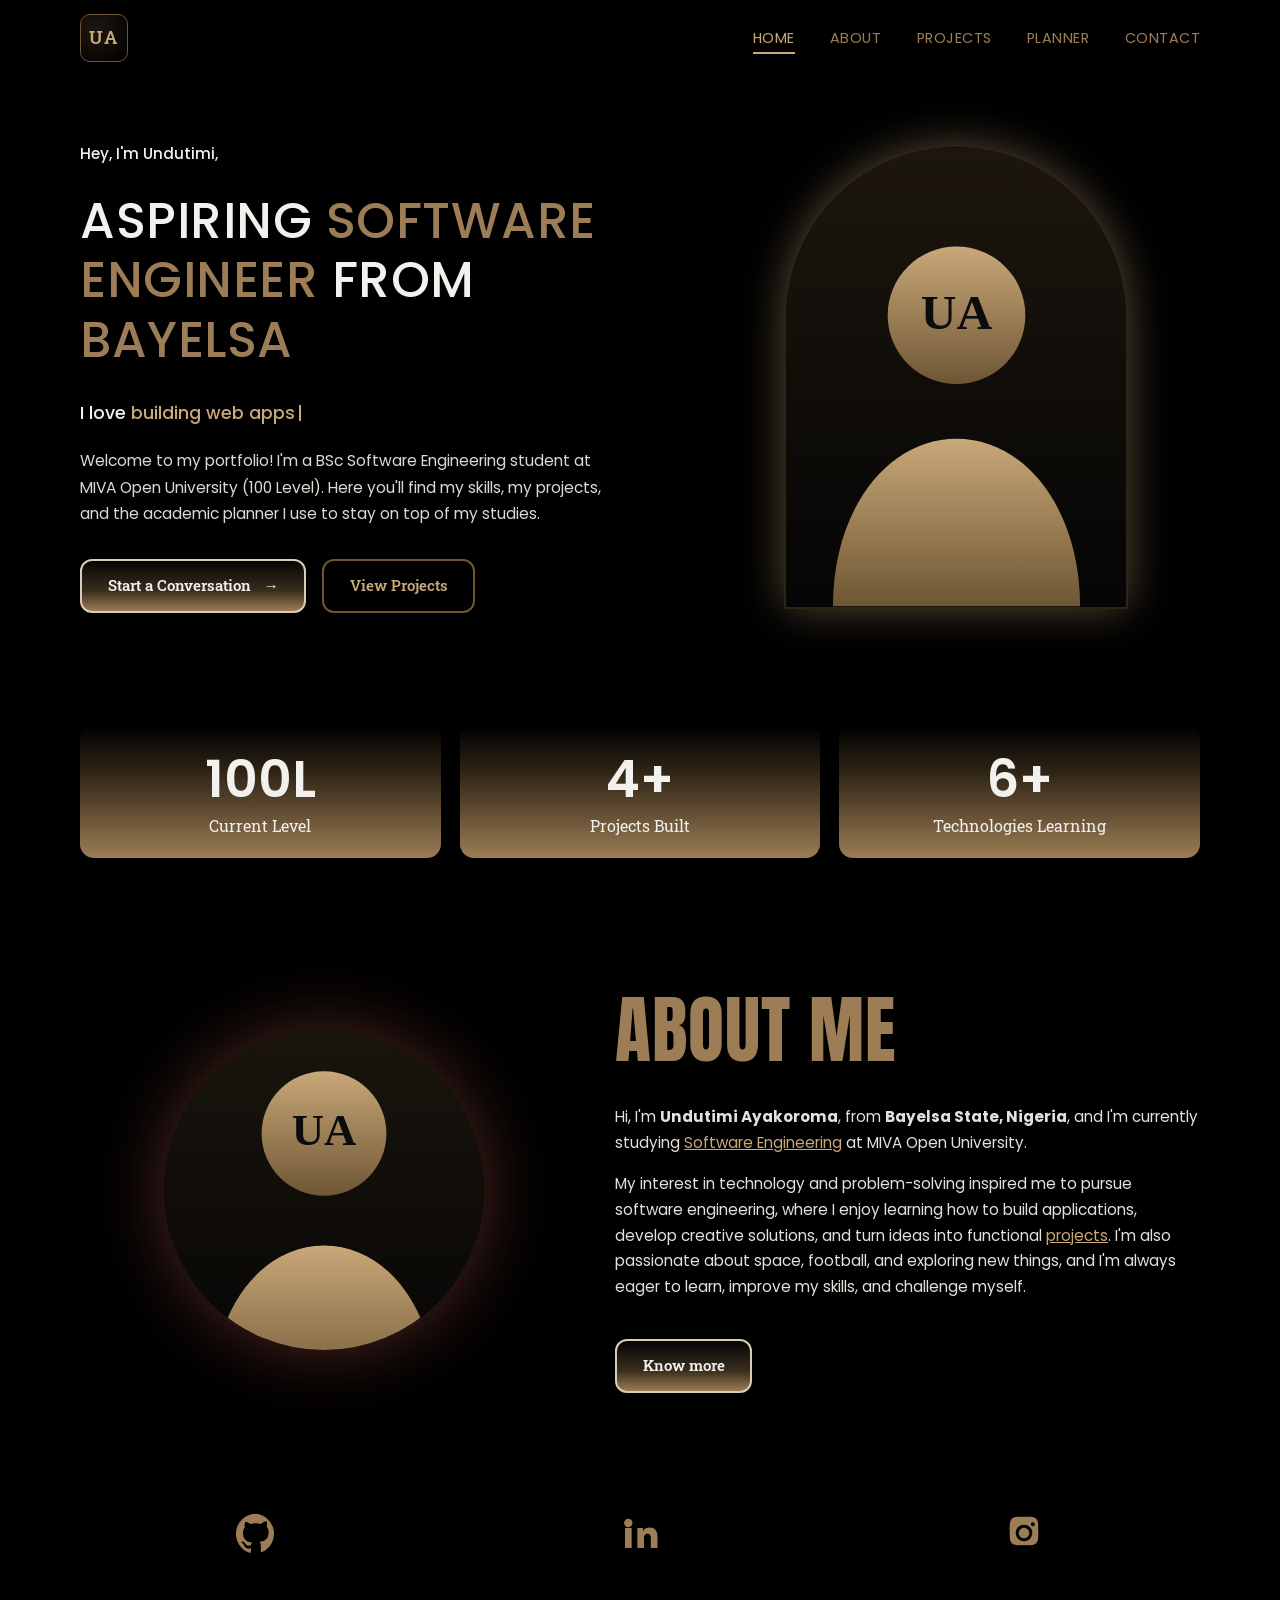
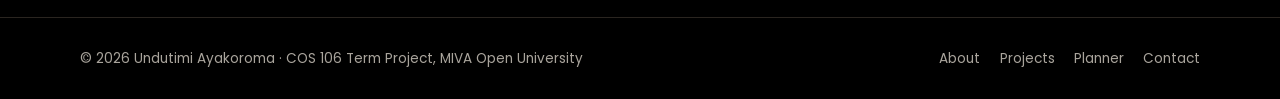
==== index.html @ 64d1631b "COS 106 term project: student portfolio and academic planner" ====
<!DOCTYPE html>
<html lang="en">
<head>
  <meta charset="UTF-8">
  <meta name="viewport" content="width=device-width, initial-scale=1.0">
  <meta name="description" content="Undutimi Ayakoroma - Software Engineering student at MIVA Open University. Portfolio, projects and academic planner.">
  <title>Undutimi Ayakoroma | Home</title>
  <link rel="icon" href="assets/images/favicon.svg" type="image/svg+xml">
  <link rel="preconnect" href="https://fonts.googleapis.com">
  <link rel="preconnect" href="https://fonts.gstatic.com" crossorigin>
  <link href="https://fonts.googleapis.com/css2?family=Anton&family=Poppins:wght@300;400;500;600&family=Roboto+Slab:wght@400;600&display=swap" rel="stylesheet">
  <link rel="stylesheet" href="css/style.css">
</head>
<body>
  <a class="skip-link" href="#main">Skip to content</a>

  <header class="site-header">
    <nav class="navbar container" aria-label="Main navigation">
      <a href="index.html" class="logo" aria-label="Undutimi Ayakoroma - home">UA</a>
      <button class="nav-toggle" aria-label="Open menu" aria-expanded="false" aria-controls="nav-menu">
        <span></span><span></span><span></span>
      </button>
      <ul class="nav-menu" id="nav-menu">
        <li><a href="index.html" class="active" aria-current="page">Home</a></li>
        <li><a href="about.html">About</a></li>
        <li><a href="projects.html">Projects</a></li>
        <li><a href="planner.html">Planner</a></li>
        <li><a href="contact.html">Contact</a></li>
      </ul>
    </nav>
  </header>

  <main id="main">
    <!-- HERO -->
    <section class="hero container">
      <div class="hero-text reveal">
        <p class="eyebrow">Hey, I'm Undutimi,</p>
        <h1 class="hero-title">
          Aspiring <span class="gold">Software</span><br>
          <span class="gold">Engineer</span> from <span class="gold">Bayelsa</span>
        </h1>
        <p class="typed-line">I love <span id="typed" class="gold-light" aria-live="polite">building web apps</span><span class="cursor" aria-hidden="true">|</span></p>
        <p class="hero-welcome">
          Welcome to my portfolio! I'm a BSc Software Engineering student at
          MIVA Open University (100 Level). Here you'll find my skills, my projects,
          and the academic planner I use to stay on top of my studies.
        </p>
        <div class="btn-row">
          <a href="contact.html" class="btn">Start a Conversation <span aria-hidden="true">&rarr;</span></a>
          <a href="projects.html" class="btn btn-ghost">View Projects</a>
        </div>
      </div>

      <figure class="hero-photo reveal">
        <div class="arch">
          <img src="assets/images/profile.svg" alt="Photograph of Undutimi Ayakoroma" width="400" height="520">
        </div>
      </figure>
    </section>

    <!-- STATS -->
    <section class="stats container" aria-label="Quick facts">
      <article class="stat-card reveal">
        <p class="stat-number"><span class="counter" data-target="100">0</span>L</p>
        <p class="stat-label">Current Level</p>
      </article>
      <article class="stat-card reveal">
        <p class="stat-number"><span class="counter" data-target="4">0</span>+</p>
        <p class="stat-label">Projects Built</p>
      </article>
      <article class="stat-card reveal">
        <p class="stat-number"><span class="counter" data-target="6">0</span>+</p>
        <p class="stat-label">Technologies Learning</p>
      </article>
    </section>

    <!-- BIO -->
    <section class="bio container">
      <figure class="bio-photo reveal">
        <img src="assets/images/profile.svg" alt="Another photograph of Undutimi Ayakoroma" width="400" height="520" loading="lazy">
      </figure>
      <div class="bio-text reveal">
        <h2 class="display-title">About Me</h2>
        <p>
          Hi, I'm <strong>Undutimi Ayakoroma</strong>, from <strong>Bayelsa State, Nigeria</strong>,
          and I'm currently studying <a href="about.html">Software Engineering</a> at MIVA Open University.
        </p>
        <p>
          My interest in technology and problem-solving inspired me to pursue software engineering,
          where I enjoy learning how to build applications, develop creative solutions, and turn ideas
          into functional <a href="projects.html">projects</a>. I'm also passionate about space, football,
          and exploring new things, and I'm always eager to learn, improve my skills, and challenge myself.
        </p>
        <a href="about.html" class="btn">Know more</a>
      </div>
    </section>

    <!-- SOCIAL -->
    <section class="social container" aria-label="Social links">
      <a href="https://github.com/christiantimi93-dev" target="_blank" rel="noopener" aria-label="GitHub">
        <svg viewBox="0 0 24 24" aria-hidden="true"><path d="M12 .5a12 12 0 0 0-3.8 23.4c.6.1.8-.3.8-.6v-2.1c-3.3.7-4-1.6-4-1.6-.6-1.4-1.4-1.8-1.4-1.8-1-.7.1-.7.1-.7 1.2.1 1.8 1.2 1.8 1.2 1 1.8 2.8 1.3 3.5 1 .1-.8.4-1.3.7-1.6-2.7-.3-5.5-1.3-5.5-5.9 0-1.3.5-2.4 1.2-3.2-.1-.3-.5-1.5.1-3.2 0 0 1-.3 3.3 1.2a11.5 11.5 0 0 1 6 0C17.3 4.7 18.3 5 18.3 5c.7 1.7.2 2.9.1 3.2.8.8 1.2 1.9 1.2 3.2 0 4.6-2.8 5.6-5.5 5.9.4.4.8 1.1.8 2.2v3.3c0 .3.2.7.8.6A12 12 0 0 0 12 .5Z"/></svg>
      </a>
      <a href="https://www.linkedin.com/" target="_blank" rel="noopener" aria-label="LinkedIn">
        <svg viewBox="0 0 24 24" aria-hidden="true"><path d="M4.98 3.5a2.5 2.5 0 1 1 0 5 2.5 2.5 0 0 1 0-5ZM3 9h4v12H3V9Zm7 0h3.8v1.7h.1c.5-1 1.8-2 3.8-2 4 0 4.8 2.6 4.8 6V21h-4v-5.6c0-1.3 0-3-1.9-3s-2.2 1.5-2.2 2.9V21h-4V9Z"/></svg>
      </a>
      <a href="https://www.instagram.com/" target="_blank" rel="noopener" aria-label="Instagram">
        <svg viewBox="0 0 24 24" aria-hidden="true"><path d="M12 7a5 5 0 1 0 0 10 5 5 0 0 0 0-10Zm0 8.2a3.2 3.2 0 1 1 0-6.4 3.2 3.2 0 0 1 0 6.4ZM17.3 5.5a1.2 1.2 0 1 0 0 2.4 1.2 1.2 0 0 0 0-2.4ZM12 2.2c2.7 0 3 0 4 .1 1 0 1.6.2 2 .4.5.2.9.4 1.3.8.4.4.6.8.8 1.3.2.4.3 1 .4 2 0 1 .1 1.3.1 4s0 3-.1 4c0 1-.2 1.6-.4 2-.2.5-.4.9-.8 1.3-.4.4-.8.6-1.3.8-.4.2-1 .3-2 .4-1 0-1.3.1-4 .1s-3 0-4-.1c-1 0-1.6-.2-2-.4-.5-.2-.9-.4-1.3-.8-.4-.4-.6-.8-.8-1.3-.2-.4-.3-1-.4-2 0-1-.1-1.3-.1-4s0-3 .1-4c0-1 .2-1.6.4-2 .2-.5.4-.9.8-1.3.4-.4.8-.6 1.3-.8.4-.2 1-.3 2-.4 1 0 1.3-.1 4-.1Z"/></svg>
      </a>
    </section>
  </main>

  <footer class="site-footer">
    <div class="container footer-inner">
      <p>&copy; <span class="year">2026</span> Undutimi Ayakoroma &middot; COS 106 Term Project, MIVA Open University</p>
      <ul class="footer-links">
        <li><a href="about.html">About</a></li>
        <li><a href="projects.html">Projects</a></li>
        <li><a href="planner.html">Planner</a></li>
        <li><a href="contact.html">Contact</a></li>
      </ul>
    </div>
  </footer>

  <script src="js/main.js"></script>
</body>
</html>
---- css/style.css ----
/* =========================================================
   COS 106 Term Project - Undutimi Ayakoroma
   External stylesheet: black & gold theme
   ========================================================= */

:root {
  --bg: #000000;
  --surface: #0c0c0c;
  --surface-2: #151515;
  --border: #2a2520;
  --gold: #9c7d55;
  --gold-light: #c9a879;
  --gold-dark: #6e5634;
  --text: #f3f1ee;
  --muted: #a9a49c;
  --danger: #e2735f;
  --success: #7fc49a;
  --radius: 14px;
  --shadow-glow: 0 0 40px rgba(201, 168, 121, 0.35);
  --font-body: "Poppins", system-ui, -apple-system, "Segoe UI", sans-serif;
  --font-display: "Anton", "Impact", sans-serif;
  --font-btn: "Roboto Slab", Georgia, serif;
  --gradient-gold: linear-gradient(180deg, #000 0%, #2e2416 35%, #9c7d55 100%);
  --transition: 0.3s ease;
}

*, *::before, *::after { box-sizing: border-box; }
[hidden] { display: none !important; }

html { scroll-behavior: smooth; }

body {
  margin: 0;
  background: var(--bg);
  color: var(--text);
  font-family: var(--font-body);
  font-size: 1rem;
  line-height: 1.7;
  -webkit-font-smoothing: antialiased;
}

img { max-width: 100%; display: block; height: auto; }

a { color: var(--gold-light); transition: color var(--transition); }
a:hover { color: var(--text); }

h1, h2, h3 { line-height: 1.2; margin: 0 0 0.6em; }
p { margin: 0 0 1em; }

.container {
  width: min(1120px, 100% - 32px);
  margin-inline: auto;
}

.gold { color: var(--gold); }
.gold-light { color: var(--gold-light); }
.muted { color: var(--muted); font-size: 0.9rem; }

.skip-link {
  position: absolute; left: -999px; top: 8px;
  background: var(--gold); color: #000; padding: 8px 14px; border-radius: 6px; z-index: 200;
}
.skip-link:focus { left: 8px; }

:focus-visible { outline: 2px solid var(--gold-light); outline-offset: 3px; }

/* ---------- NAVIGATION ---------- */
.site-header {
  position: sticky; top: 0; z-index: 100;
  background: rgba(0, 0, 0, 0.85);
  backdrop-filter: blur(10px);
  border-bottom: 1px solid transparent;
  transition: border-color var(--transition);
}
.site-header.scrolled { border-bottom-color: var(--border); }

.navbar {
  display: flex; align-items: center; justify-content: space-between;
  min-height: 76px;
}

.logo {
  font-family: var(--font-btn);
  font-size: 1.15rem; font-weight: 600; letter-spacing: 2px;
  color: var(--gold-light); text-decoration: none;
  width: 48px; height: 48px; display: grid; place-items: center;
  border: 1px solid var(--gold-dark); border-radius: 10px;
  background: radial-gradient(circle at 30% 30%, #1d1710, #000);
}
.logo:hover { color: var(--text); }

.nav-menu {
  display: flex; gap: 2.2rem; list-style: none; margin: 0; padding: 0;
}
.nav-menu a {
  position: relative;
  color: var(--gold); text-decoration: none; text-transform: uppercase;
  font-size: 0.9rem; letter-spacing: 0.5px; padding: 6px 0;
}
.nav-menu a::after {
  content: ""; position: absolute; left: 0; bottom: 0;
  width: 0; height: 2px; background: var(--gold-light);
  transition: width var(--transition);
}
.nav-menu a:hover, .nav-menu a.active { color: var(--gold-light); }
.nav-menu a:hover::after, .nav-menu a.active::after { width: 100%; }

.nav-toggle {
  display: none; background: none; border: 0; cursor: pointer; padding: 8px;
}
.nav-toggle span {
  display: block; width: 26px; height: 2px; margin: 6px 0;
  background: var(--gold-light); transition: transform var(--transition), opacity var(--transition);
}
.nav-toggle[aria-expanded="true"] span:nth-child(1) { transform: translateY(8px) rotate(45deg); }
.nav-toggle[aria-expanded="true"] span:nth-child(2) { opacity: 0; }
.nav-toggle[aria-expanded="true"] span:nth-child(3) { transform: translateY(-8px) rotate(-45deg); }

/* ---------- BUTTONS ---------- */
.btn {
  display: inline-flex; align-items: center; justify-content: center; gap: 0.8rem;
  font-family: var(--font-btn); font-size: 0.95rem; font-weight: 600;
  color: var(--text); text-decoration: none; cursor: pointer;
  padding: 0.75rem 1.6rem;
  border: 2px solid #d9cbb5; border-radius: 12px;
  background: linear-gradient(180deg, #050505 0%, #3a2e1e 60%, #9c7d55 100%);
  transition: transform var(--transition), box-shadow var(--transition), filter var(--transition);
}
.btn:hover { color: var(--text); transform: translateY(-3px); box-shadow: var(--shadow-glow); }
.btn:active { transform: translateY(0); }
.btn-ghost { background: transparent; border-color: var(--gold-dark); color: var(--gold-light); }
.btn-ghost:hover { border-color: var(--gold-light); }
.btn-sm { padding: 0.5rem 1.1rem; font-size: 0.85rem; border-width: 1px; }
.btn-block { width: 100%; }
.btn.is-disabled { opacity: 0.45; pointer-events: none; }
.btn-row { display: flex; flex-wrap: wrap; gap: 1rem; margin-top: 2rem; }

/* ---------- HERO ---------- */
.hero {
  display: grid; grid-template-columns: 1.2fr 1fr; align-items: center; gap: 3rem;
  padding: 4rem 0 5rem;
}
.eyebrow { font-weight: 500; font-size: 0.95rem; color: var(--text); margin-bottom: 1.5rem; }
.hero-title {
  font-size: clamp(2rem, 4.5vw, 3.1rem); font-weight: 500;
  text-transform: uppercase; letter-spacing: 0.5px;
}
.typed-line { font-size: 1.1rem; font-weight: 500; margin: 1rem 0 1.2rem; }
.cursor { color: var(--gold-light); animation: blink 1s steps(1) infinite; margin-left: 2px; }
@keyframes blink { 50% { opacity: 0; } }
.hero-welcome { color: #dcd8d2; max-width: 34rem; font-size: 0.97rem; }

.hero-photo { margin: 0; display: flex; justify-content: center; }
.arch {
  width: min(340px, 100%); aspect-ratio: 34 / 46;
  border-radius: 999px 999px 0 0; overflow: hidden;
  background: #050505;
  box-shadow: 0 0 0 2px #2e2416, 0 0 45px rgba(201, 168, 121, 0.45);
  animation: glow 4s ease-in-out infinite alternate;
}
.arch img { width: 100%; height: 100%; object-fit: cover; }
@keyframes glow {
  from { box-shadow: 0 0 0 2px #2e2416, 0 0 25px rgba(201, 168, 121, 0.3); }
  to   { box-shadow: 0 0 0 2px #4a3a24, 0 0 60px rgba(201, 168, 121, 0.55); }
}

/* ---------- STATS ---------- */
.stats {
  display: grid; grid-template-columns: repeat(3, 1fr); gap: 1.2rem;
  padding: 2rem 0 5rem;
}
.stat-card {
  background: var(--gradient-gold);
  border-radius: var(--radius); text-align: center;
  padding: 1.6rem 1rem 1.2rem;
  transition: transform var(--transition), box-shadow var(--transition);
}
.stat-card:hover { transform: translateY(-6px); box-shadow: var(--shadow-glow); }
.stat-number { font-size: clamp(2.4rem, 5vw, 3.2rem); font-weight: 600; margin: 0; line-height: 1.1; }
.stat-label { font-family: var(--font-btn); margin: 0.3rem 0 0; }

/* ---------- BIO ---------- */
.bio {
  display: grid; grid-template-columns: 1fr 1.2fr; align-items: center; gap: 3rem;
  padding: 3rem 0 5rem;
}
.bio-photo { margin: 0; display: flex; justify-content: center; }
.bio-photo img {
  width: min(320px, 100%); aspect-ratio: 1; object-fit: cover; border-radius: 50%;
  box-shadow: 0 0 70px rgba(226, 115, 95, 0.35);
}
.display-title {
  font-family: var(--font-display); font-weight: 400; text-transform: uppercase;
  font-size: clamp(2.8rem, 7vw, 4.6rem); color: var(--gold); letter-spacing: 1px; margin-bottom: 0.4em;
}
.bio-text p { font-size: 0.95rem; color: #e4e0da; }
.bio-text .btn { margin-top: 1.5rem; }

/* ---------- SOCIAL ---------- */
.social {
  display: flex; justify-content: space-around; align-items: center; gap: 2rem;
  padding: 2.5rem 0 4rem;
}
.social a { color: var(--gold); display: inline-flex; }
.social svg { width: 40px; height: 40px; fill: currentColor; transition: transform var(--transition), color var(--transition); }
.social a:hover svg { transform: translateY(-4px) scale(1.1); color: var(--gold-light); }

/* ---------- INNER PAGES ---------- */
.page-hero { padding: 4rem 0 2rem; }
.lead { font-size: 1.05rem; color: #dcd8d2; max-width: 46rem; }
.section { padding: 2.5rem 0; }
.section-title { font-size: clamp(1.6rem, 3vw, 2.1rem); font-weight: 500; text-transform: uppercase; }

.two-col { display: grid; grid-template-columns: 1.3fr 1fr; gap: 2.5rem; align-items: center; }

.steps { padding-left: 1.2rem; }
.steps li { margin-bottom: 0.6rem; }
.steps li::marker { color: var(--gold-light); font-weight: 600; }

.quote-card {
  margin: 0; padding: 2rem; border-radius: var(--radius);
  background: var(--gradient-gold); text-align: center;
}
.quote-card blockquote { margin: 0 0 1rem; font-family: var(--font-btn); font-size: 1.3rem; }
.quote-card figcaption { color: #eee; font-size: 0.9rem; }

/* Table */
.table-wrap { overflow-x: auto; border-radius: var(--radius); border: 1px solid var(--border); }
.data-table { width: 100%; border-collapse: collapse; min-width: 520px; }
.data-table caption { text-align: left; padding: 0.9rem 1.2rem; color: var(--muted); font-size: 0.9rem; caption-side: top; }
.data-table th, .data-table td { padding: 0.95rem 1.2rem; text-align: left; border-top: 1px solid var(--border); }
.data-table th { background: #1a150e; color: var(--gold-light); font-weight: 500; font-size: 0.9rem; text-transform: uppercase; letter-spacing: 0.5px; }
.data-table tbody tr { transition: background var(--transition); }
.data-table tbody tr:hover { background: var(--surface-2); }

.badge {
  display: inline-block; font-size: 0.75rem; font-weight: 500;
  padding: 0.2rem 0.7rem; border-radius: 999px;
  border: 1px solid var(--gold-dark); color: var(--gold-light);
}
.badge-gold { background: var(--gold); color: #000; border-color: var(--gold); }

/* Skills */
.skills-list { list-style: none; padding: 0; margin: 0; display: grid; grid-template-columns: repeat(2, 1fr); gap: 1.3rem 2.5rem; }
.skill-head { display: flex; justify-content: space-between; font-weight: 500; margin-bottom: 0.4rem; }
.skill-head span:last-child { color: var(--gold-light); }
.skill-bar { height: 8px; background: var(--surface-2); border-radius: 999px; overflow: hidden; }
.skill-bar span {
  display: block; height: 100%; width: var(--level);
  background: linear-gradient(90deg, var(--gold-dark), var(--gold-light));
  border-radius: inherit; transition: width 1.4s ease 0.2s;
}
.js .skill:not(.visible) .skill-bar span { width: 0; }
.tools { margin-top: 1.8rem; color: var(--muted); }

/* Card grid */
.card-grid { list-style: none; padding: 0; margin: 0; display: grid; grid-template-columns: repeat(auto-fit, minmax(230px, 1fr)); gap: 1.2rem; }
.info-card {
  background: var(--surface); border: 1px solid var(--border); border-radius: var(--radius);
  padding: 1.6rem; transition: transform var(--transition), border-color var(--transition);
}
.info-card:hover { transform: translateY(-6px); border-color: var(--gold); }
.info-card h3 { color: var(--gold-light); font-weight: 500; margin: 0.6rem 0 0.4rem; }
.info-card p { color: var(--muted); font-size: 0.92rem; margin: 0; }
.info-icon { font-size: 2rem; }

/* Video */
.video-wrap {
  position: relative; aspect-ratio: 16 / 9; border-radius: var(--radius); overflow: hidden;
  border: 1px solid var(--border); box-shadow: var(--shadow-glow); max-width: 860px;
}
.video-wrap iframe { position: absolute; inset: 0; width: 100%; height: 100%; border: 0; }

/* CTA */
.cta {
  text-align: center; padding: 3rem 1.5rem; margin: 3rem auto 4rem;
  border-radius: var(--radius); border: 1px solid var(--border);
  background: radial-gradient(ellipse at bottom, #2e2416 0%, #000 70%);
}
.cta h2 { font-weight: 500; }

/* ---------- PROJECTS ---------- */
.filter-bar { display: flex; flex-wrap: wrap; gap: 0.6rem; margin-bottom: 1rem; }
.filter-btn {
  font-family: var(--font-body); font-size: 0.85rem; cursor: pointer;
  padding: 0.45rem 1.1rem; border-radius: 999px;
  border: 1px solid var(--gold-dark); background: transparent; color: var(--gold-light);
  transition: background var(--transition), color var(--transition);
}
.filter-btn:hover { border-color: var(--gold-light); }
.filter-btn.active { background: var(--gold); color: #000; border-color: var(--gold); }
.filter-count { color: var(--muted); font-size: 0.9rem; }

.project-grid { display: grid; grid-template-columns: repeat(2, 1fr); gap: 1.6rem; }
.project-card {
  background: var(--surface); border: 1px solid var(--border); border-radius: var(--radius);
  overflow: hidden; display: flex; flex-direction: column;
  transition: transform var(--transition), box-shadow var(--transition), border-color var(--transition);
}
.project-card:hover { transform: translateY(-6px); box-shadow: var(--shadow-glow); border-color: var(--gold-dark); }
.project-card img { aspect-ratio: 16 / 10; object-fit: cover; border-bottom: 1px solid var(--border); }
.project-card.hidden { display: none; }
.project-body { padding: 1.4rem; display: flex; flex-direction: column; flex: 1; }
.project-body h2 { font-size: 1.25rem; font-weight: 500; margin: 0.8rem 0 0.5rem; }
.project-body p { color: var(--muted); font-size: 0.93rem; }
.tags { display: flex; flex-wrap: wrap; gap: 0.4rem; list-style: none; padding: 0; margin: 0 0 1.2rem; }
.tags li { font-size: 0.75rem; padding: 0.15rem 0.6rem; border-radius: 6px; background: var(--surface-2); color: var(--gold-light); }
.project-links { display: flex; flex-wrap: wrap; gap: 0.6rem; margin-top: auto; }

/* ---------- PANELS & FORMS ---------- */
.panel {
  background: var(--surface); border: 1px solid var(--border); border-radius: var(--radius);
  padding: 1.8rem;
}
.panel-title { font-size: 1.3rem; font-weight: 500; color: var(--gold-light); }

.form-group { margin-bottom: 1.1rem; display: flex; flex-direction: column; }
.form-row { display: grid; grid-template-columns: 1fr 1fr; gap: 1rem; }
label { font-size: 0.88rem; font-weight: 500; margin-bottom: 0.35rem; }
input, select, textarea {
  font: inherit; font-size: 0.95rem; color: var(--text);
  background: #070707; border: 1px solid var(--border); border-radius: 10px;
  padding: 0.75rem 0.9rem; width: 100%;
  transition: border-color var(--transition), box-shadow var(--transition);
}
input::placeholder, textarea::placeholder { color: #6f6a63; }
input:focus, select:focus, textarea:focus { outline: none; border-color: var(--gold); box-shadow: 0 0 0 3px rgba(156, 125, 85, 0.25); }
input[type="date"] { color-scheme: dark; }
textarea { resize: vertical; min-height: 130px; }
input.invalid, textarea.invalid { border-color: var(--danger); }
input.valid, textarea.valid { border-color: var(--success); }

.field-error, .form-error { color: var(--danger); font-size: 0.82rem; margin: 0.35rem 0 0; min-height: 1.1em; }
.form-error { margin-bottom: 0.8rem; }
.form-success {
  margin-top: 1rem; padding: 0.9rem 1rem; border-radius: 10px;
  border: 1px solid var(--success); color: var(--success); background: rgba(127, 196, 154, 0.08);
  animation: fadeUp 0.4s ease;
}

/* ---------- PLANNER ---------- */
.planner { display: grid; grid-template-columns: 1fr 1.4fr; gap: 1.6rem; align-items: start; }
.task-stats { display: grid; grid-template-columns: repeat(3, 1fr); gap: 0.8rem; text-align: center; }
.task-stats p { margin: 0; padding: 0.8rem 0.4rem; border-radius: 10px; background: var(--surface-2); color: var(--muted); font-size: 0.85rem; }
.task-stats span { display: block; font-size: 1.6rem; font-weight: 600; color: var(--gold-light); }
.progress { height: 8px; border-radius: 999px; background: var(--surface-2); margin-top: 1.2rem; overflow: hidden; }
.progress-bar { height: 100%; background: linear-gradient(90deg, var(--gold-dark), var(--gold-light)); transition: width 0.5s ease; }
.progress-text { font-size: 0.85rem; color: var(--muted); margin: 0.4rem 0 1.2rem; }

.task-list { list-style: none; padding: 0; margin: 0 0 1rem; display: flex; flex-direction: column; gap: 0.6rem; }
.task-item {
  display: flex; align-items: center; gap: 0.9rem;
  padding: 0.85rem 1rem; border-radius: 10px;
  background: #080808; border: 1px solid var(--border); border-left: 4px solid var(--gold);
  animation: fadeUp 0.35s ease;
  transition: opacity var(--transition), transform var(--transition);
}
.task-item.priority-high { border-left-color: var(--danger); }
.task-item.priority-low { border-left-color: var(--success); }
.task-item.removing { opacity: 0; transform: translateX(30px); }
.task-item.done .task-title { text-decoration: line-through; color: var(--muted); }
.task-info { flex: 1; min-width: 0; }
.task-title { margin: 0; font-weight: 500; overflow-wrap: anywhere; }
.task-meta { margin: 0; font-size: 0.8rem; color: var(--muted); }
.task-meta .overdue { color: var(--danger); }

.task-check { position: relative; display: inline-flex; cursor: pointer; margin: 0; }
.task-check input { position: absolute; opacity: 0; width: 22px; height: 22px; margin: 0; cursor: pointer; }
.checkmark {
  width: 22px; height: 22px; border-radius: 6px; border: 2px solid var(--gold);
  display: grid; place-items: center; transition: background var(--transition);
}
.task-check input:checked + .checkmark { background: var(--gold); }
.task-check input:checked + .checkmark::after { content: "\2713"; color: #000; font-size: 0.8rem; font-weight: 700; }
.task-check input:focus-visible + .checkmark { outline: 2px solid var(--gold-light); outline-offset: 2px; }

.task-delete {
  background: none; border: 1px solid transparent; color: var(--muted); cursor: pointer;
  font-size: 1.4rem; line-height: 1; width: 34px; height: 34px; border-radius: 8px;
  transition: color var(--transition), border-color var(--transition);
}
.task-delete:hover { color: var(--danger); border-color: var(--danger); }
.empty-state { color: var(--muted); text-align: center; padding: 1.5rem 0; }

/* ---------- CONTACT ---------- */
.contact { display: grid; grid-template-columns: 1fr 1.5fr; gap: 1.6rem; align-items: start; }
.info-list { list-style: none; padding: 0; margin: 0 0 1.2rem; }
.info-list li { padding: 0.7rem 0; border-bottom: 1px solid var(--border); }
.info-label { display: block; font-size: 0.78rem; text-transform: uppercase; letter-spacing: 1px; color: var(--gold); }

/* ---------- FOOTER ---------- */
.site-footer { border-top: 1px solid var(--border); padding: 1.8rem 0; font-size: 0.85rem; color: var(--muted); }
.footer-inner { display: flex; flex-wrap: wrap; justify-content: space-between; align-items: center; gap: 1rem; }
.footer-inner p { margin: 0; }
.footer-links { display: flex; gap: 1.2rem; list-style: none; padding: 0; margin: 0; }
.footer-links a { color: var(--muted); text-decoration: none; }
.footer-links a:hover { color: var(--gold-light); }

/* ---------- ANIMATIONS ---------- */
@keyframes fadeUp { from { opacity: 0; transform: translateY(14px); } to { opacity: 1; transform: none; } }
.js .reveal { opacity: 0; transform: translateY(30px); transition: opacity 0.8s ease, transform 0.8s ease; }
.js .reveal.visible { opacity: 1; transform: none; }

@media (prefers-reduced-motion: reduce) {
  *, *::before, *::after { animation: none !important; transition: none !important; scroll-behavior: auto !important; }
  .js .reveal { opacity: 1; transform: none; }
  .skill-bar span { width: var(--level); }
}

/* ---------- RESPONSIVE ---------- */
@media (max-width: 900px) {
  .hero, .bio, .two-col, .planner, .contact { grid-template-columns: 1fr; }
  .hero { text-align: left; padding-top: 2.5rem; gap: 2.5rem; }
  .hero-photo { order: -1; }
  .arch { width: min(260px, 70%); }
  .bio-photo { order: -1; }
  .project-grid { grid-template-columns: 1fr; }
}

@media (max-width: 760px) {
  .nav-toggle { display: block; }
  .nav-menu {
    position: absolute; top: 76px; left: 0; right: 0;
    flex-direction: column; gap: 0; padding: 0.5rem 16px 1.2rem;
    background: rgba(0, 0, 0, 0.97); border-bottom: 1px solid var(--border);
    transform: translateY(-10px); opacity: 0; visibility: hidden;
    transition: opacity var(--transition), transform var(--transition), visibility var(--transition);
  }
  .nav-menu.open { opacity: 1; transform: none; visibility: visible; }
  .nav-menu a { display: block; padding: 0.85rem 0; border-bottom: 1px solid var(--border); }
  .nav-menu a::after { display: none; }
  .skills-list { grid-template-columns: 1fr; }
}

@media (max-width: 600px) {
  .stats { grid-template-columns: 1fr; padding-bottom: 3rem; }
  .form-row { grid-template-columns: 1fr; }
  .social svg { width: 32px; height: 32px; }
  .panel { padding: 1.3rem; }
  .btn-row .btn { flex: 1 1 100%; }
  .footer-inner { flex-direction: column; text-align: center; }
  .footer-links { flex-wrap: wrap; justify-content: center; }

  /* Stack tables into cards on small screens */
  .data-table { min-width: 0; }
  .data-table thead { display: none; }
  .data-table tr { display: block; border-top: 1px solid var(--border); padding: 0.6rem 0; }
  .data-table td { display: flex; justify-content: space-between; gap: 1rem; border: 0; padding: 0.35rem 1rem; text-align: right; }
  .data-table td::before { content: attr(data-label); color: var(--gold-light); font-size: 0.8rem; text-align: left; flex-shrink: 0; }
}
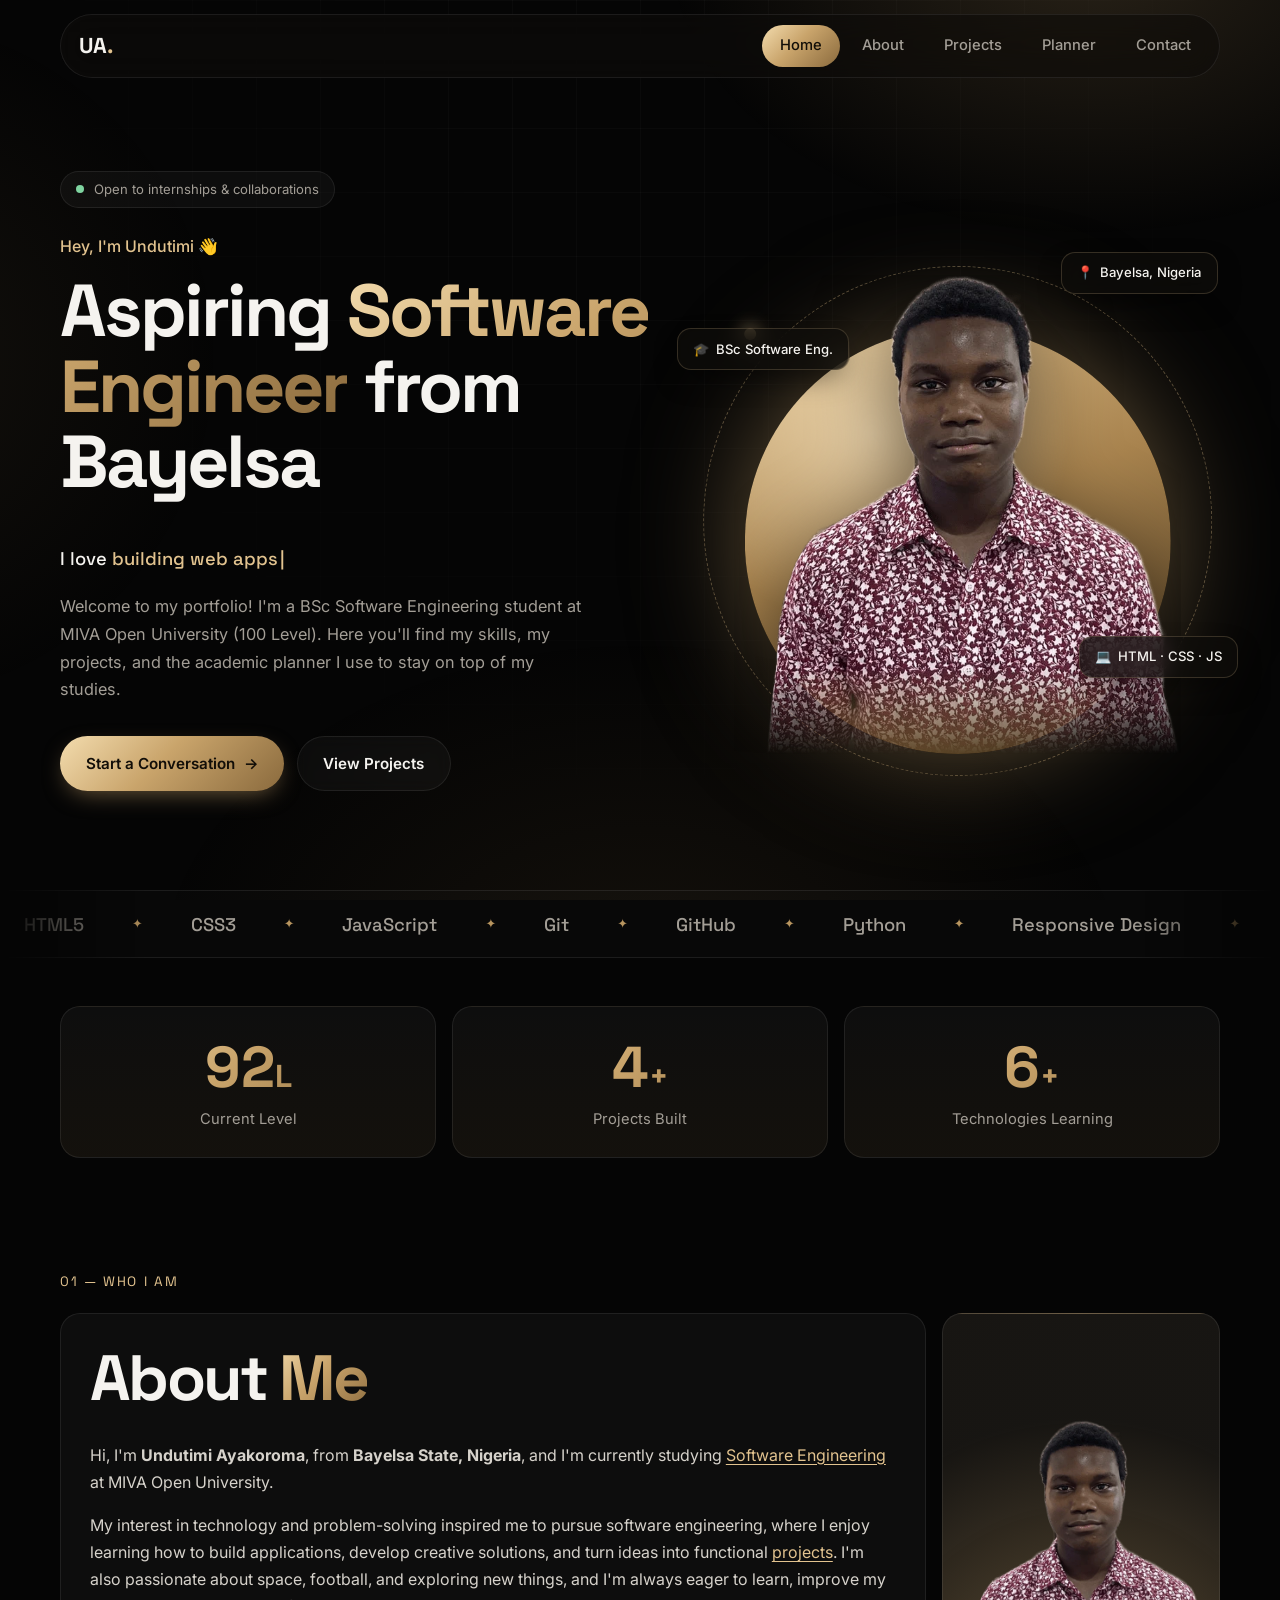
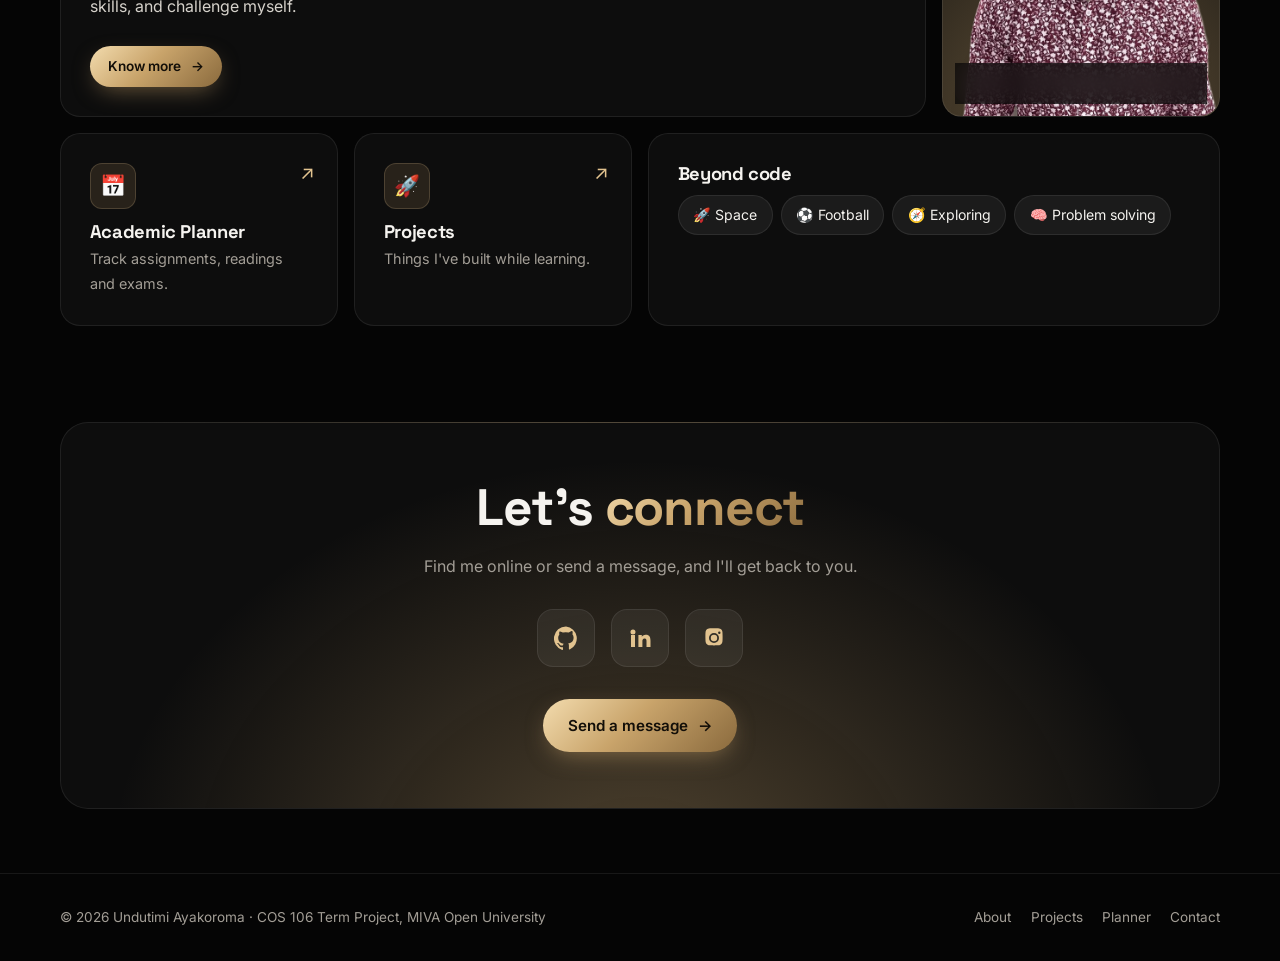
==== commit bc88fcaa: "Modern redesign and real profile photo with background removed" ====
--- a/index.html
+++ b/index.html
@@ -4,11 +4,13 @@
   <meta charset="UTF-8">
   <meta name="viewport" content="width=device-width, initial-scale=1.0">
   <meta name="description" content="Undutimi Ayakoroma - Software Engineering student at MIVA Open University. Portfolio, projects and academic planner.">
+  <meta name="theme-color" content="#000000">
   <title>Undutimi Ayakoroma | Home</title>
   <link rel="icon" href="assets/images/favicon.svg" type="image/svg+xml">
   <link rel="preconnect" href="https://fonts.googleapis.com">
   <link rel="preconnect" href="https://fonts.gstatic.com" crossorigin>
-  <link href="https://fonts.googleapis.com/css2?family=Anton&family=Poppins:wght@300;400;500;600&family=Roboto+Slab:wght@400;600&display=swap" rel="stylesheet">
+  <link href="https://fonts.googleapis.com/css2?family=Inter:wght@300;400;500;600&family=Space+Grotesk:wght@400;500;600;700&display=swap" rel="stylesheet">
+  <link rel="preload" as="image" href="assets/images/profile.webp">
   <link rel="stylesheet" href="css/style.css">
 </head>
 <body>
@@ -16,7 +18,7 @@
 
   <header class="site-header">
     <nav class="navbar container" aria-label="Main navigation">
-      <a href="index.html" class="logo" aria-label="Undutimi Ayakoroma - home">UA</a>
+      <a href="index.html" class="logo" aria-label="Undutimi Ayakoroma - home">UA<span>.</span></a>
       <button class="nav-toggle" aria-label="Open menu" aria-expanded="false" aria-controls="nav-menu">
         <span></span><span></span><span></span>
       </button>
@@ -34,10 +36,10 @@
     <!-- HERO -->
     <section class="hero container">
       <div class="hero-text reveal">
-        <p class="eyebrow">Hey, I'm Undutimi,</p>
+        <p class="status-pill"><span class="pulse-dot" aria-hidden="true"></span> Open to internships &amp; collaborations</p>
+        <p class="eyebrow">Hey, I'm Undutimi <span class="wave" aria-hidden="true">&#128075;</span></p>
         <h1 class="hero-title">
-          Aspiring <span class="gold">Software</span><br>
-          <span class="gold">Engineer</span> from <span class="gold">Bayelsa</span>
+          Aspiring <span class="text-gradient">Software Engineer</span> from Bayelsa
         </h1>
         <p class="typed-line">I love <span id="typed" class="gold-light" aria-live="polite">building web apps</span><span class="cursor" aria-hidden="true">|</span></p>
         <p class="hero-welcome">
@@ -51,61 +53,108 @@
         </div>
       </div>
 
-      <figure class="hero-photo reveal">
-        <div class="arch">
-          <img src="assets/images/profile.svg" alt="Photograph of Undutimi Ayakoroma" width="400" height="520">
-        </div>
+      <figure class="hero-visual reveal">
+        <div class="hero-orbit" aria-hidden="true"></div>
+        <div class="hero-blob" aria-hidden="true"></div>
+        <img class="hero-img" src="assets/images/profile.webp" alt="Photograph of Undutimi Ayakoroma" width="640" height="686" fetchpriority="high">
+        <figcaption class="float-chip chip-1"><span aria-hidden="true">&#127891;</span> BSc Software Eng.</figcaption>
+        <span class="float-chip chip-2"><span aria-hidden="true">&#128205;</span> Bayelsa, Nigeria</span>
+        <span class="float-chip chip-3"><span aria-hidden="true">&#128187;</span> HTML &middot; CSS &middot; JS</span>
       </figure>
     </section>
 
+    <!-- TECH MARQUEE -->
+    <div class="marquee" aria-label="Technologies I'm learning">
+      <ul class="marquee-track">
+        <li>HTML5</li><li>CSS3</li><li>JavaScript</li><li>Git</li><li>GitHub</li><li>Python</li><li>Responsive Design</li><li>Problem Solving</li>
+      </ul>
+      <ul class="marquee-track" aria-hidden="true">
+        <li>HTML5</li><li>CSS3</li><li>JavaScript</li><li>Git</li><li>GitHub</li><li>Python</li><li>Responsive Design</li><li>Problem Solving</li>
+      </ul>
+    </div>
+
     <!-- STATS -->
     <section class="stats container" aria-label="Quick facts">
-      <article class="stat-card reveal">
-        <p class="stat-number"><span class="counter" data-target="100">0</span>L</p>
+      <article class="stat-card glow-card reveal">
+        <p class="stat-number"><span class="counter" data-target="100">0</span><small>L</small></p>
         <p class="stat-label">Current Level</p>
       </article>
-      <article class="stat-card reveal">
-        <p class="stat-number"><span class="counter" data-target="4">0</span>+</p>
+      <article class="stat-card glow-card reveal">
+        <p class="stat-number"><span class="counter" data-target="4">0</span><small>+</small></p>
         <p class="stat-label">Projects Built</p>
       </article>
-      <article class="stat-card reveal">
-        <p class="stat-number"><span class="counter" data-target="6">0</span>+</p>
+      <article class="stat-card glow-card reveal">
+        <p class="stat-number"><span class="counter" data-target="6">0</span><small>+</small></p>
         <p class="stat-label">Technologies Learning</p>
       </article>
     </section>
 
-    <!-- BIO -->
-    <section class="bio container">
-      <figure class="bio-photo reveal">
-        <img src="assets/images/profile.svg" alt="Another photograph of Undutimi Ayakoroma" width="400" height="520" loading="lazy">
-      </figure>
-      <div class="bio-text reveal">
-        <h2 class="display-title">About Me</h2>
-        <p>
-          Hi, I'm <strong>Undutimi Ayakoroma</strong>, from <strong>Bayelsa State, Nigeria</strong>,
-          and I'm currently studying <a href="about.html">Software Engineering</a> at MIVA Open University.
-        </p>
-        <p>
-          My interest in technology and problem-solving inspired me to pursue software engineering,
-          where I enjoy learning how to build applications, develop creative solutions, and turn ideas
-          into functional <a href="projects.html">projects</a>. I'm also passionate about space, football,
-          and exploring new things, and I'm always eager to learn, improve my skills, and challenge myself.
-        </p>
-        <a href="about.html" class="btn">Know more</a>
+    <!-- BENTO: brief biography -->
+    <section class="section container" aria-labelledby="bio-title">
+      <p class="section-kicker reveal">01 &mdash; Who I am</p>
+      <div class="bento">
+        <article class="bento-card bento-about glow-card reveal">
+          <h2 id="bio-title" class="display-title">About <span class="text-gradient">Me</span></h2>
+          <p>
+            Hi, I'm <strong>Undutimi Ayakoroma</strong>, from <strong>Bayelsa State, Nigeria</strong>,
+            and I'm currently studying <a href="about.html">Software Engineering</a> at MIVA Open University.
+          </p>
+          <p>
+            My interest in technology and problem-solving inspired me to pursue software engineering,
+            where I enjoy learning how to build applications, develop creative solutions, and turn ideas
+            into functional <a href="projects.html">projects</a>. I'm also passionate about space, football,
+            and exploring new things, and I'm always eager to learn, improve my skills, and challenge myself.
+          </p>
+          <a href="about.html" class="btn btn-sm">Know more <span aria-hidden="true">&rarr;</span></a>
+        </article>
+
+        <article class="bento-card bento-photo glow-card reveal">
+          <img src="assets/images/profile.webp" alt="" width="640" height="686" loading="lazy">
+          <p class="bento-caption"><span class="pulse-dot" aria-hidden="true"></span> Learning every day</p>
+        </article>
+
+        <a href="planner.html" class="bento-card bento-link glow-card reveal">
+          <span class="bento-icon" aria-hidden="true">&#128197;</span>
+          <h3>Academic Planner</h3>
+          <p>Track assignments, readings and exams.</p>
+          <span class="bento-arrow" aria-hidden="true">&nearr;</span>
+        </a>
+
+        <a href="projects.html" class="bento-card bento-link glow-card reveal">
+          <span class="bento-icon" aria-hidden="true">&#128640;</span>
+          <h3>Projects</h3>
+          <p>Things I've built while learning.</p>
+          <span class="bento-arrow" aria-hidden="true">&nearr;</span>
+        </a>
+
+        <article class="bento-card bento-interests glow-card reveal">
+          <h3>Beyond code</h3>
+          <ul class="chip-list">
+            <li>&#128640; Space</li>
+            <li>&#9917; Football</li>
+            <li>&#129517; Exploring</li>
+            <li>&#129504; Problem solving</li>
+          </ul>
+        </article>
       </div>
     </section>
 
-    <!-- SOCIAL -->
-    <section class="social container" aria-label="Social links">
-      <a href="https://github.com/christiantimi93-dev" target="_blank" rel="noopener" aria-label="GitHub">
-        <svg viewBox="0 0 24 24" aria-hidden="true"><path d="M12 .5a12 12 0 0 0-3.8 23.4c.6.1.8-.3.8-.6v-2.1c-3.3.7-4-1.6-4-1.6-.6-1.4-1.4-1.8-1.4-1.8-1-.7.1-.7.1-.7 1.2.1 1.8 1.2 1.8 1.2 1 1.8 2.8 1.3 3.5 1 .1-.8.4-1.3.7-1.6-2.7-.3-5.5-1.3-5.5-5.9 0-1.3.5-2.4 1.2-3.2-.1-.3-.5-1.5.1-3.2 0 0 1-.3 3.3 1.2a11.5 11.5 0 0 1 6 0C17.3 4.7 18.3 5 18.3 5c.7 1.7.2 2.9.1 3.2.8.8 1.2 1.9 1.2 3.2 0 4.6-2.8 5.6-5.5 5.9.4.4.8 1.1.8 2.2v3.3c0 .3.2.7.8.6A12 12 0 0 0 12 .5Z"/></svg>
-      </a>
-      <a href="https://www.linkedin.com/" target="_blank" rel="noopener" aria-label="LinkedIn">
-        <svg viewBox="0 0 24 24" aria-hidden="true"><path d="M4.98 3.5a2.5 2.5 0 1 1 0 5 2.5 2.5 0 0 1 0-5ZM3 9h4v12H3V9Zm7 0h3.8v1.7h.1c.5-1 1.8-2 3.8-2 4 0 4.8 2.6 4.8 6V21h-4v-5.6c0-1.3 0-3-1.9-3s-2.2 1.5-2.2 2.9V21h-4V9Z"/></svg>
-      </a>
-      <a href="https://www.instagram.com/" target="_blank" rel="noopener" aria-label="Instagram">
-        <svg viewBox="0 0 24 24" aria-hidden="true"><path d="M12 7a5 5 0 1 0 0 10 5 5 0 0 0 0-10Zm0 8.2a3.2 3.2 0 1 1 0-6.4 3.2 3.2 0 0 1 0 6.4ZM17.3 5.5a1.2 1.2 0 1 0 0 2.4 1.2 1.2 0 0 0 0-2.4ZM12 2.2c2.7 0 3 0 4 .1 1 0 1.6.2 2 .4.5.2.9.4 1.3.8.4.4.6.8.8 1.3.2.4.3 1 .4 2 0 1 .1 1.3.1 4s0 3-.1 4c0 1-.2 1.6-.4 2-.2.5-.4.9-.8 1.3-.4.4-.8.6-1.3.8-.4.2-1 .3-2 .4-1 0-1.3.1-4 .1s-3 0-4-.1c-1 0-1.6-.2-2-.4-.5-.2-.9-.4-1.3-.8-.4-.4-.6-.8-.8-1.3-.2-.4-.3-1-.4-2 0-1-.1-1.3-.1-4s0-3 .1-4c0-1 .2-1.6.4-2 .2-.5.4-.9.8-1.3.4-.4.8-.6 1.3-.8.4-.2 1-.3 2-.4 1 0 1.3-.1 4-.1Z"/></svg>
-      </a>
+    <!-- CONNECT -->
+    <section class="connect container reveal" aria-labelledby="connect-title">
+      <h2 id="connect-title">Let's <span class="text-gradient">connect</span></h2>
+      <p>Find me online or send a message, and I'll get back to you.</p>
+      <div class="social">
+        <a href="https://github.com/christiantimi93-dev" target="_blank" rel="noopener" aria-label="GitHub">
+          <svg viewBox="0 0 24 24" aria-hidden="true"><path d="M12 .5a12 12 0 0 0-3.8 23.4c.6.1.8-.3.8-.6v-2.1c-3.3.7-4-1.6-4-1.6-.6-1.4-1.4-1.8-1.4-1.8-1-.7.1-.7.1-.7 1.2.1 1.8 1.2 1.8 1.2 1 1.8 2.8 1.3 3.5 1 .1-.8.4-1.3.7-1.6-2.7-.3-5.5-1.3-5.5-5.9 0-1.3.5-2.4 1.2-3.2-.1-.3-.5-1.5.1-3.2 0 0 1-.3 3.3 1.2a11.5 11.5 0 0 1 6 0C17.3 4.7 18.3 5 18.3 5c.7 1.7.2 2.9.1 3.2.8.8 1.2 1.9 1.2 3.2 0 4.6-2.8 5.6-5.5 5.9.4.4.8 1.1.8 2.2v3.3c0 .3.2.7.8.6A12 12 0 0 0 12 .5Z"/></svg>
+        </a>
+        <a href="https://www.linkedin.com/" target="_blank" rel="noopener" aria-label="LinkedIn">
+          <svg viewBox="0 0 24 24" aria-hidden="true"><path d="M4.98 3.5a2.5 2.5 0 1 1 0 5 2.5 2.5 0 0 1 0-5ZM3 9h4v12H3V9Zm7 0h3.8v1.7h.1c.5-1 1.8-2 3.8-2 4 0 4.8 2.6 4.8 6V21h-4v-5.6c0-1.3 0-3-1.9-3s-2.2 1.5-2.2 2.9V21h-4V9Z"/></svg>
+        </a>
+        <a href="https://www.instagram.com/" target="_blank" rel="noopener" aria-label="Instagram">
+          <svg viewBox="0 0 24 24" aria-hidden="true"><path d="M12 7a5 5 0 1 0 0 10 5 5 0 0 0 0-10Zm0 8.2a3.2 3.2 0 1 1 0-6.4 3.2 3.2 0 0 1 0 6.4ZM17.3 5.5a1.2 1.2 0 1 0 0 2.4 1.2 1.2 0 0 0 0-2.4ZM12 2.2c2.7 0 3 0 4 .1 1 0 1.6.2 2 .4.5.2.9.4 1.3.8.4.4.6.8.8 1.3.2.4.3 1 .4 2 0 1 .1 1.3.1 4s0 3-.1 4c0 1-.2 1.6-.4 2-.2.5-.4.9-.8 1.3-.4.4-.8.6-1.3.8-.4.2-1 .3-2 .4-1 0-1.3.1-4 .1s-3 0-4-.1c-1 0-1.6-.2-2-.4-.5-.2-.9-.4-1.3-.8-.4-.4-.6-.8-.8-1.3-.2-.4-.3-1-.4-2 0-1-.1-1.3-.1-4s0-3 .1-4c0-1 .2-1.6.4-2 .2-.5.4-.9.8-1.3.4-.4.8-.6 1.3-.8.4-.2 1-.3 2-.4 1 0 1.3-.1 4-.1Z"/></svg>
+        </a>
+      </div>
+      <a href="contact.html" class="btn">Send a message <span aria-hidden="true">&rarr;</span></a>
     </section>
   </main>
 
--- a/css/style.css
+++ b/css/style.css
@@ -1,32 +1,34 @@
 /* =========================================================
    COS 106 Term Project - Undutimi Ayakoroma
-   External stylesheet: black & gold theme
+   External stylesheet: modern black & gold theme
    ========================================================= */
 
 :root {
-  --bg: #000000;
-  --surface: #0c0c0c;
-  --surface-2: #151515;
-  --border: #2a2520;
-  --gold: #9c7d55;
-  --gold-light: #c9a879;
-  --gold-dark: #6e5634;
-  --text: #f3f1ee;
-  --muted: #a9a49c;
-  --danger: #e2735f;
-  --success: #7fc49a;
-  --radius: 14px;
-  --shadow-glow: 0 0 40px rgba(201, 168, 121, 0.35);
-  --font-body: "Poppins", system-ui, -apple-system, "Segoe UI", sans-serif;
-  --font-display: "Anton", "Impact", sans-serif;
-  --font-btn: "Roboto Slab", Georgia, serif;
-  --gradient-gold: linear-gradient(180deg, #000 0%, #2e2416 35%, #9c7d55 100%);
-  --transition: 0.3s ease;
+  --bg: #050505;
+  --surface: rgba(255, 255, 255, 0.035);
+  --surface-solid: #0e0d0b;
+  --surface-2: rgba(255, 255, 255, 0.06);
+  --border: rgba(255, 255, 255, 0.08);
+  --border-strong: rgba(201, 168, 121, 0.35);
+  --gold: #b8955f;
+  --gold-light: #e2c38f;
+  --gold-dark: #7a5f38;
+  --text: #f5f3ef;
+  --muted: #a39e96;
+  --danger: #ef7b67;
+  --success: #7fd4a0;
+  --radius: 20px;
+  --radius-sm: 12px;
+  --glow: 0 0 0 1px rgba(226, 195, 143, 0.25), 0 20px 50px -15px rgba(201, 160, 95, 0.35);
+  --font-body: "Inter", system-ui, -apple-system, "Segoe UI", sans-serif;
+  --font-display: "Space Grotesk", "Inter", system-ui, sans-serif;
+  --grad-gold: linear-gradient(135deg, #f3dcae 0%, #c9a46b 45%, #8a6a3d 100%);
+  --ease: cubic-bezier(0.22, 1, 0.36, 1);
+  --t: 0.35s var(--ease);
 }
 
 *, *::before, *::after { box-sizing: border-box; }
 [hidden] { display: none !important; }
-
 html { scroll-behavior: smooth; }
 
 body {
@@ -37,326 +39,524 @@
   font-size: 1rem;
   line-height: 1.7;
   -webkit-font-smoothing: antialiased;
+  overflow-x: hidden;
+  position: relative;
+}
+
+/* Ambient background: soft gold glows + faint grid */
+body::before {
+  content: "";
+  position: fixed; inset: 0; z-index: -2; pointer-events: none;
+  background:
+    radial-gradient(600px 400px at 85% -5%, rgba(201, 164, 107, 0.18), transparent 70%),
+    radial-gradient(500px 500px at -10% 40%, rgba(201, 164, 107, 0.08), transparent 70%),
+    radial-gradient(700px 500px at 50% 110%, rgba(138, 106, 61, 0.12), transparent 70%);
+}
+body::after {
+  content: "";
+  position: fixed; inset: 0; z-index: -1; pointer-events: none;
+  background-image:
+    linear-gradient(rgba(255, 255, 255, 0.025) 1px, transparent 1px),
+    linear-gradient(90deg, rgba(255, 255, 255, 0.025) 1px, transparent 1px);
+  background-size: 64px 64px;
+  -webkit-mask-image: radial-gradient(ellipse at 50% 0%, #000 20%, transparent 75%);
+          mask-image: radial-gradient(ellipse at 50% 0%, #000 20%, transparent 75%);
 }
 
 img { max-width: 100%; display: block; height: auto; }
-
-a { color: var(--gold-light); transition: color var(--transition); }
+a { color: var(--gold-light); text-underline-offset: 3px; transition: color var(--t); }
 a:hover { color: var(--text); }
-
-h1, h2, h3 { line-height: 1.2; margin: 0 0 0.6em; }
+h1, h2, h3 { font-family: var(--font-display); line-height: 1.15; margin: 0 0 0.6em; letter-spacing: -0.02em; }
 p { margin: 0 0 1em; }
-
-.container {
-  width: min(1120px, 100% - 32px);
-  margin-inline: auto;
-}
+::selection { background: var(--gold); color: #000; }
+
+.container { width: min(1160px, 100% - 32px); margin-inline: auto; }
 
 .gold { color: var(--gold); }
 .gold-light { color: var(--gold-light); }
 .muted { color: var(--muted); font-size: 0.9rem; }
+.text-gradient {
+  background: var(--grad-gold);
+  -webkit-background-clip: text; background-clip: text;
+  color: transparent;
+}
 
 .skip-link {
-  position: absolute; left: -999px; top: 8px;
-  background: var(--gold); color: #000; padding: 8px 14px; border-radius: 6px; z-index: 200;
+  position: absolute; left: -999px; top: 8px; z-index: 300;
+  background: var(--gold); color: #000; padding: 8px 14px; border-radius: 8px;
 }
 .skip-link:focus { left: 8px; }
-
-:focus-visible { outline: 2px solid var(--gold-light); outline-offset: 3px; }
-
-/* ---------- NAVIGATION ---------- */
-.site-header {
-  position: sticky; top: 0; z-index: 100;
-  background: rgba(0, 0, 0, 0.85);
-  backdrop-filter: blur(10px);
-  border-bottom: 1px solid transparent;
-  transition: border-color var(--transition);
-}
-.site-header.scrolled { border-bottom-color: var(--border); }
-
+:focus-visible { outline: 2px solid var(--gold-light); outline-offset: 3px; border-radius: 6px; }
+
+/* Scroll progress bar (inserted by main.js) */
+.scroll-progress {
+  position: fixed; top: 0; left: 0; height: 3px; width: 100%; z-index: 200;
+  background: var(--grad-gold); transform-origin: 0 50%; transform: scaleX(0);
+}
+
+/* ---------- NAVIGATION: floating glass pill ---------- */
+.site-header { position: sticky; top: 14px; z-index: 100; padding: 0 16px; }
 .navbar {
   display: flex; align-items: center; justify-content: space-between;
-  min-height: 76px;
+  width: min(1160px, 100%);
+  min-height: 64px; padding: 0 10px 0 18px;
+  background: rgba(14, 13, 11, 0.6);
+  border: 1px solid var(--border);
+  border-radius: 999px;
+  -webkit-backdrop-filter: blur(16px) saturate(140%);
+          backdrop-filter: blur(16px) saturate(140%);
+  transition: background var(--t), border-color var(--t), box-shadow var(--t);
+}
+.site-header.scrolled .navbar {
+  background: rgba(10, 9, 8, 0.85);
+  border-color: rgba(226, 195, 143, 0.18);
+  box-shadow: 0 10px 40px -10px rgba(0, 0, 0, 0.8);
 }
 
 .logo {
-  font-family: var(--font-btn);
-  font-size: 1.15rem; font-weight: 600; letter-spacing: 2px;
-  color: var(--gold-light); text-decoration: none;
-  width: 48px; height: 48px; display: grid; place-items: center;
-  border: 1px solid var(--gold-dark); border-radius: 10px;
-  background: radial-gradient(circle at 30% 30%, #1d1710, #000);
-}
-.logo:hover { color: var(--text); }
-
-.nav-menu {
-  display: flex; gap: 2.2rem; list-style: none; margin: 0; padding: 0;
-}
+  font-family: var(--font-display); font-weight: 700; font-size: 1.35rem; letter-spacing: -0.03em;
+  color: var(--text); text-decoration: none;
+}
+.logo span { color: var(--gold-light); }
+.logo:hover { color: var(--gold-light); }
+
+.nav-menu { display: flex; gap: 4px; list-style: none; margin: 0; padding: 0; }
 .nav-menu a {
-  position: relative;
-  color: var(--gold); text-decoration: none; text-transform: uppercase;
-  font-size: 0.9rem; letter-spacing: 0.5px; padding: 6px 0;
-}
-.nav-menu a::after {
-  content: ""; position: absolute; left: 0; bottom: 0;
-  width: 0; height: 2px; background: var(--gold-light);
-  transition: width var(--transition);
-}
-.nav-menu a:hover, .nav-menu a.active { color: var(--gold-light); }
-.nav-menu a:hover::after, .nav-menu a.active::after { width: 100%; }
-
-.nav-toggle {
-  display: none; background: none; border: 0; cursor: pointer; padding: 8px;
-}
+  display: block; padding: 8px 18px; border-radius: 999px;
+  color: var(--muted); text-decoration: none; font-size: 0.92rem; font-weight: 500;
+  transition: color var(--t), background var(--t);
+}
+.nav-menu a:hover { color: var(--text); background: var(--surface-2); }
+.nav-menu a.active { color: #120e08; background: var(--grad-gold); }
+
+.nav-toggle { display: none; background: none; border: 0; cursor: pointer; padding: 10px; }
 .nav-toggle span {
-  display: block; width: 26px; height: 2px; margin: 6px 0;
-  background: var(--gold-light); transition: transform var(--transition), opacity var(--transition);
-}
-.nav-toggle[aria-expanded="true"] span:nth-child(1) { transform: translateY(8px) rotate(45deg); }
+  display: block; width: 24px; height: 2px; margin: 5px 0; border-radius: 2px;
+  background: var(--gold-light); transition: transform var(--t), opacity var(--t);
+}
+.nav-toggle[aria-expanded="true"] span:nth-child(1) { transform: translateY(7px) rotate(45deg); }
 .nav-toggle[aria-expanded="true"] span:nth-child(2) { opacity: 0; }
-.nav-toggle[aria-expanded="true"] span:nth-child(3) { transform: translateY(-8px) rotate(-45deg); }
+.nav-toggle[aria-expanded="true"] span:nth-child(3) { transform: translateY(-7px) rotate(-45deg); }
 
 /* ---------- BUTTONS ---------- */
 .btn {
-  display: inline-flex; align-items: center; justify-content: center; gap: 0.8rem;
-  font-family: var(--font-btn); font-size: 0.95rem; font-weight: 600;
-  color: var(--text); text-decoration: none; cursor: pointer;
-  padding: 0.75rem 1.6rem;
-  border: 2px solid #d9cbb5; border-radius: 12px;
-  background: linear-gradient(180deg, #050505 0%, #3a2e1e 60%, #9c7d55 100%);
-  transition: transform var(--transition), box-shadow var(--transition), filter var(--transition);
-}
-.btn:hover { color: var(--text); transform: translateY(-3px); box-shadow: var(--shadow-glow); }
+  position: relative; overflow: hidden;
+  display: inline-flex; align-items: center; justify-content: center; gap: 0.6rem;
+  font-family: var(--font-body); font-size: 0.95rem; font-weight: 600;
+  color: #120e08; text-decoration: none; cursor: pointer;
+  padding: 0.85rem 1.6rem; border: 0; border-radius: 999px;
+  background: var(--grad-gold);
+  box-shadow: 0 8px 24px -8px rgba(201, 164, 107, 0.6);
+  transition: transform var(--t), box-shadow var(--t);
+}
+.btn::after {
+  content: ""; position: absolute; inset: 0;
+  background: linear-gradient(120deg, transparent 30%, rgba(255, 255, 255, 0.45) 50%, transparent 70%);
+  transform: translateX(-100%); transition: transform 0.7s var(--ease);
+}
+.btn:hover { color: #120e08; transform: translateY(-2px); box-shadow: 0 14px 32px -8px rgba(201, 164, 107, 0.75); }
+.btn:hover::after { transform: translateX(100%); }
 .btn:active { transform: translateY(0); }
-.btn-ghost { background: transparent; border-color: var(--gold-dark); color: var(--gold-light); }
-.btn-ghost:hover { border-color: var(--gold-light); }
-.btn-sm { padding: 0.5rem 1.1rem; font-size: 0.85rem; border-width: 1px; }
+.btn-ghost {
+  background: var(--surface); color: var(--text); box-shadow: none;
+  border: 1px solid var(--border);
+  -webkit-backdrop-filter: blur(8px); backdrop-filter: blur(8px);
+}
+.btn-ghost:hover { color: var(--text); border-color: var(--border-strong); box-shadow: none; background: var(--surface-2); }
+.btn-ghost::after { display: none; }
+.btn-sm { padding: 0.55rem 1.15rem; font-size: 0.85rem; }
 .btn-block { width: 100%; }
-.btn.is-disabled { opacity: 0.45; pointer-events: none; }
-.btn-row { display: flex; flex-wrap: wrap; gap: 1rem; margin-top: 2rem; }
+.btn.is-disabled { opacity: 0.4; pointer-events: none; filter: grayscale(0.6); }
+.btn-row { display: flex; flex-wrap: wrap; gap: 0.8rem; margin-top: 2rem; }
+
+/* ---------- GLOW CARD (cursor spotlight via --mx/--my set in JS) ---------- */
+.glow-card { position: relative; isolation: isolate; }
+.glow-card::before {
+  content: ""; position: absolute; inset: 0; border-radius: inherit; z-index: -1;
+  background: radial-gradient(380px circle at var(--mx, 50%) var(--my, -20%), rgba(226, 195, 143, 0.12), transparent 60%);
+  opacity: 0; transition: opacity var(--t);
+}
+.glow-card:hover::before { opacity: 1; }
 
 /* ---------- HERO ---------- */
 .hero {
-  display: grid; grid-template-columns: 1.2fr 1fr; align-items: center; gap: 3rem;
-  padding: 4rem 0 5rem;
-}
-.eyebrow { font-weight: 500; font-size: 0.95rem; color: var(--text); margin-bottom: 1.5rem; }
-.hero-title {
-  font-size: clamp(2rem, 4.5vw, 3.1rem); font-weight: 500;
-  text-transform: uppercase; letter-spacing: 0.5px;
-}
-.typed-line { font-size: 1.1rem; font-weight: 500; margin: 1rem 0 1.2rem; }
+  display: grid; grid-template-columns: 1.15fr 1fr; align-items: center; gap: 2rem;
+  padding: 4.5rem 0 3rem; min-height: min(calc(100vh - 90px), 820px);
+}
+.status-pill {
+  display: inline-flex; align-items: center; gap: 0.6rem;
+  padding: 0.4rem 0.95rem; border-radius: 999px; font-size: 0.82rem; color: var(--muted);
+  background: var(--surface); border: 1px solid var(--border); margin-bottom: 1.6rem;
+}
+.pulse-dot {
+  width: 8px; height: 8px; border-radius: 50%; background: var(--success); flex-shrink: 0;
+  box-shadow: 0 0 0 0 rgba(127, 212, 160, 0.7); animation: pulse 2s infinite;
+}
+@keyframes pulse { 70% { box-shadow: 0 0 0 10px rgba(127, 212, 160, 0); } 100% { box-shadow: 0 0 0 0 rgba(127, 212, 160, 0); } }
+
+.eyebrow { font-weight: 500; color: var(--gold-light); margin-bottom: 0.8rem; font-size: 1rem; }
+.wave { display: inline-block; transform-origin: 70% 70%; animation: wave 2.4s ease-in-out infinite; }
+@keyframes wave { 0%, 60%, 100% { transform: rotate(0); } 10%, 30% { transform: rotate(14deg); } 20% { transform: rotate(-8deg); } 40% { transform: rotate(-4deg); } 50% { transform: rotate(10deg); } }
+
+.hero-title { font-size: clamp(2.5rem, 6vw, 4.6rem); font-weight: 700; letter-spacing: -0.04em; line-height: 1.02; }
+.typed-line { font-size: 1.15rem; font-weight: 500; margin: 1.2rem 0; font-family: var(--font-display); }
 .cursor { color: var(--gold-light); animation: blink 1s steps(1) infinite; margin-left: 2px; }
 @keyframes blink { 50% { opacity: 0; } }
-.hero-welcome { color: #dcd8d2; max-width: 34rem; font-size: 0.97rem; }
-
-.hero-photo { margin: 0; display: flex; justify-content: center; }
-.arch {
-  width: min(340px, 100%); aspect-ratio: 34 / 46;
-  border-radius: 999px 999px 0 0; overflow: hidden;
-  background: #050505;
-  box-shadow: 0 0 0 2px #2e2416, 0 0 45px rgba(201, 168, 121, 0.45);
-  animation: glow 4s ease-in-out infinite alternate;
-}
-.arch img { width: 100%; height: 100%; object-fit: cover; }
-@keyframes glow {
-  from { box-shadow: 0 0 0 2px #2e2416, 0 0 25px rgba(201, 168, 121, 0.3); }
-  to   { box-shadow: 0 0 0 2px #4a3a24, 0 0 60px rgba(201, 168, 121, 0.55); }
-}
+.hero-welcome { color: var(--muted); max-width: 33rem; font-size: 1.02rem; }
+
+.hero-visual { position: relative; margin: 0; display: grid; place-items: end center; aspect-ratio: 1 / 1.05; max-width: 520px; width: 100%; justify-self: center; }
+.hero-blob {
+  position: absolute; left: 50%; bottom: 0; transform: translateX(-50%);
+  width: 82%; aspect-ratio: 1; border-radius: 50%;
+  background:
+    radial-gradient(circle at 30% 25%, rgba(255, 240, 210, 0.55), transparent 45%),
+    linear-gradient(160deg, #e2c38f 0%, #a8834e 45%, #3d2d18 100%);
+  box-shadow: 0 0 120px -10px rgba(201, 164, 107, 0.55);
+}
+.hero-orbit {
+  position: absolute; left: 50%; bottom: -4%; width: 98%; aspect-ratio: 1; border-radius: 50%;
+  transform: translateX(-50%);
+  border: 1px dashed rgba(226, 195, 143, 0.35);
+  animation: spin 40s linear infinite;
+}
+.hero-orbit::after {
+  content: ""; position: absolute; top: 12%; left: 8%; width: 12px; height: 12px; border-radius: 50%;
+  background: var(--gold-light); box-shadow: 0 0 18px var(--gold-light);
+}
+@keyframes spin { to { transform: translateX(-50%) rotate(360deg); } }
+.hero-img {
+  position: relative; width: 86%;
+  -webkit-mask-image: linear-gradient(to bottom, #000 82%, transparent 100%);
+          mask-image: linear-gradient(to bottom, #000 82%, transparent 100%);
+  filter: drop-shadow(0 20px 40px rgba(0, 0, 0, 0.5));
+}
+
+.float-chip {
+  position: absolute; z-index: 2;
+  display: inline-flex; align-items: center; gap: 0.45rem;
+  padding: 0.55rem 0.95rem; border-radius: 14px;
+  font-size: 0.82rem; font-weight: 500; white-space: nowrap; color: var(--text);
+  background: rgba(14, 13, 11, 0.72);
+  border: 1px solid rgba(226, 195, 143, 0.2);
+  -webkit-backdrop-filter: blur(12px); backdrop-filter: blur(12px);
+  box-shadow: 0 12px 30px -10px rgba(0, 0, 0, 0.7);
+  animation: float 6s ease-in-out infinite;
+}
+.chip-1 { top: 22%; left: -4%; }
+.chip-2 { top: 8%; right: 0; animation-delay: -2s; }
+.chip-3 { bottom: 14%; right: -4%; animation-delay: -4s; }
+@keyframes float { 50% { transform: translateY(-12px); } }
+
+/* ---------- MARQUEE ---------- */
+.marquee {
+  display: flex; overflow: hidden; gap: 0; margin: 1rem 0 3rem;
+  border-block: 1px solid var(--border); background: rgba(255, 255, 255, 0.015);
+  -webkit-mask-image: linear-gradient(90deg, transparent, #000 12%, #000 88%, transparent);
+          mask-image: linear-gradient(90deg, transparent, #000 12%, #000 88%, transparent);
+}
+.marquee-track {
+  display: flex; flex-shrink: 0; gap: 3rem; list-style: none; margin: 0; padding: 1.1rem 1.5rem;
+  animation: marquee 28s linear infinite;
+}
+.marquee-track li {
+  font-family: var(--font-display); font-size: 1.15rem; font-weight: 500; color: var(--muted);
+  display: flex; align-items: center; gap: 3rem; white-space: nowrap;
+}
+.marquee-track li::after { content: "\2726"; color: var(--gold); font-size: 0.8rem; }
+@keyframes marquee { to { transform: translateX(-100%); } }
 
 /* ---------- STATS ---------- */
-.stats {
-  display: grid; grid-template-columns: repeat(3, 1fr); gap: 1.2rem;
-  padding: 2rem 0 5rem;
-}
+.stats { display: grid; grid-template-columns: repeat(3, 1fr); gap: 1rem; padding: 0 0 4rem; }
 .stat-card {
-  background: var(--gradient-gold);
-  border-radius: var(--radius); text-align: center;
-  padding: 1.6rem 1rem 1.2rem;
-  transition: transform var(--transition), box-shadow var(--transition);
-}
-.stat-card:hover { transform: translateY(-6px); box-shadow: var(--shadow-glow); }
-.stat-number { font-size: clamp(2.4rem, 5vw, 3.2rem); font-weight: 600; margin: 0; line-height: 1.1; }
-.stat-label { font-family: var(--font-btn); margin: 0.3rem 0 0; }
-
-/* ---------- BIO ---------- */
-.bio {
-  display: grid; grid-template-columns: 1fr 1.2fr; align-items: center; gap: 3rem;
-  padding: 3rem 0 5rem;
-}
-.bio-photo { margin: 0; display: flex; justify-content: center; }
-.bio-photo img {
-  width: min(320px, 100%); aspect-ratio: 1; object-fit: cover; border-radius: 50%;
-  box-shadow: 0 0 70px rgba(226, 115, 95, 0.35);
-}
-.display-title {
-  font-family: var(--font-display); font-weight: 400; text-transform: uppercase;
-  font-size: clamp(2.8rem, 7vw, 4.6rem); color: var(--gold); letter-spacing: 1px; margin-bottom: 0.4em;
-}
-.bio-text p { font-size: 0.95rem; color: #e4e0da; }
-.bio-text .btn { margin-top: 1.5rem; }
-
-/* ---------- SOCIAL ---------- */
-.social {
-  display: flex; justify-content: space-around; align-items: center; gap: 2rem;
-  padding: 2.5rem 0 4rem;
-}
-.social a { color: var(--gold); display: inline-flex; }
-.social svg { width: 40px; height: 40px; fill: currentColor; transition: transform var(--transition), color var(--transition); }
-.social a:hover svg { transform: translateY(-4px) scale(1.1); color: var(--gold-light); }
+  text-align: center; padding: 2rem 1rem 1.6rem; border-radius: var(--radius);
+  background: linear-gradient(180deg, rgba(255, 255, 255, 0.04), rgba(201, 164, 107, 0.08));
+  border: 1px solid var(--border);
+  transition: transform var(--t), border-color var(--t), box-shadow var(--t);
+}
+.stat-card:hover { transform: translateY(-6px); border-color: var(--border-strong); box-shadow: var(--glow); }
+.stat-number {
+  font-family: var(--font-display); font-size: clamp(2.6rem, 5vw, 3.6rem); font-weight: 700; margin: 0; line-height: 1;
+  background: var(--grad-gold); -webkit-background-clip: text; background-clip: text; color: transparent;
+}
+.stat-number small { font-size: 0.55em; }
+.stat-label { margin: 0.6rem 0 0; color: var(--muted); font-size: 0.92rem; }
+
+/* ---------- SECTION HEADINGS ---------- */
+.section { padding: 3rem 0; }
+.section-kicker {
+  font-family: var(--font-display); color: var(--gold-light); font-size: 0.85rem;
+  letter-spacing: 0.12em; text-transform: uppercase; margin-bottom: 1.2rem;
+}
+.section-title { font-size: clamp(1.7rem, 3.4vw, 2.4rem); font-weight: 600; }
+.display-title { font-size: clamp(2.4rem, 6vw, 4rem); font-weight: 700; letter-spacing: -0.04em; margin-bottom: 0.4em; }
+
+/* ---------- BENTO GRID ---------- */
+.bento {
+  display: grid; gap: 1rem;
+  grid-template-columns: repeat(4, 1fr);
+  grid-template-areas:
+    "about about about photo"
+    "about about about photo"
+    "plan  proj  int   int";
+}
+.bento-card {
+  border-radius: var(--radius); padding: 1.8rem;
+  background: var(--surface); border: 1px solid var(--border);
+  transition: transform var(--t), border-color var(--t), box-shadow var(--t);
+}
+.bento-card:hover { border-color: var(--border-strong); }
+.bento-about { grid-area: about; }
+.bento-about p { color: #d6d2cb; }
+.bento-about .btn { margin-top: 0.6rem; }
+.bento-photo {
+  grid-area: photo; padding: 0; overflow: hidden; display: flex; flex-direction: column; justify-content: flex-end;
+  background: radial-gradient(circle at 50% 100%, rgba(201, 164, 107, 0.45), rgba(201, 164, 107, 0.05) 70%), var(--surface);
+  min-height: 300px;
+}
+.bento-photo img { width: 100%; object-fit: cover; object-position: top; transition: transform 0.6s var(--ease); }
+.bento-photo:hover img { transform: scale(1.04); }
+.bento-caption {
+  position: absolute; left: 12px; right: 12px; bottom: 12px; margin: 0;
+  display: flex; align-items: center; justify-content: center; gap: 0.5rem;
+  padding: 0.5rem; border-radius: 12px; font-size: 0.82rem;
+  background: rgba(10, 9, 8, 0.75); -webkit-backdrop-filter: blur(10px); backdrop-filter: blur(10px);
+  border: 1px solid var(--border);
+}
+.bento-link { text-decoration: none; color: var(--text); position: relative; }
+.bento-link:hover { color: var(--text); transform: translateY(-4px); box-shadow: var(--glow); }
+.bento-link h3 { font-size: 1.15rem; margin: 0.8rem 0 0.3rem; }
+.bento-link p { color: var(--muted); font-size: 0.9rem; margin: 0; }
+.bento-link:nth-of-type(1) { grid-area: plan; }
+.bento-link:nth-of-type(2) { grid-area: proj; }
+.bento-icon {
+  display: grid; place-items: center; width: 46px; height: 46px; border-radius: 12px; font-size: 1.3rem;
+  background: rgba(201, 164, 107, 0.14); border: 1px solid rgba(226, 195, 143, 0.2);
+}
+.bento-arrow {
+  position: absolute; top: 1.4rem; right: 1.4rem; font-size: 1.2rem; color: var(--gold-light);
+  transition: transform var(--t);
+}
+.bento-link:hover .bento-arrow { transform: translate(3px, -3px); }
+.bento-interests { grid-area: int; }
+.bento-interests h3 { font-size: 1.15rem; }
+.chip-list { display: flex; flex-wrap: wrap; gap: 0.5rem; list-style: none; padding: 0; margin: 0; }
+.chip-list li {
+  padding: 0.45rem 0.9rem; border-radius: 999px; font-size: 0.88rem;
+  background: var(--surface-2); border: 1px solid var(--border);
+  transition: border-color var(--t), transform var(--t);
+}
+.chip-list li:hover { border-color: var(--border-strong); transform: translateY(-2px); }
+
+/* ---------- CONNECT ---------- */
+.connect {
+  text-align: center; padding: 3.5rem 1.5rem; margin: 3rem auto 4rem; border-radius: 28px;
+  background:
+    radial-gradient(ellipse at 50% 120%, rgba(201, 164, 107, 0.35), transparent 65%),
+    var(--surface);
+  border: 1px solid var(--border);
+}
+.connect h2 { font-size: clamp(2rem, 5vw, 3.2rem); font-weight: 700; margin-bottom: 0.3em; }
+.connect > p { color: var(--muted); }
+.social { display: flex; justify-content: center; gap: 1rem; margin: 1.8rem 0 2rem; }
+.social a {
+  display: grid; place-items: center; width: 58px; height: 58px; border-radius: 16px;
+  color: var(--gold-light); background: var(--surface-2); border: 1px solid var(--border);
+  transition: transform var(--t), color var(--t), background var(--t), border-color var(--t);
+}
+.social a:hover { transform: translateY(-4px); color: #120e08; background: var(--grad-gold); border-color: transparent; }
+.social svg { width: 24px; height: 24px; fill: currentColor; }
 
 /* ---------- INNER PAGES ---------- */
-.page-hero { padding: 4rem 0 2rem; }
-.lead { font-size: 1.05rem; color: #dcd8d2; max-width: 46rem; }
-.section { padding: 2.5rem 0; }
-.section-title { font-size: clamp(1.6rem, 3vw, 2.1rem); font-weight: 500; text-transform: uppercase; }
+.page-hero { padding: 4.5rem 0 1.5rem; }
+.page-hero .eyebrow {
+  display: inline-block; font-family: var(--font-display); font-size: 0.85rem; letter-spacing: 0.12em; text-transform: uppercase;
+}
+.lead { font-size: 1.08rem; color: var(--muted); max-width: 46rem; }
+
+.intro-grid { display: grid; grid-template-columns: 1.4fr 1fr; gap: 3rem; align-items: center; }
+.portrait-card {
+  margin: 0; border-radius: 28px; overflow: hidden; position: relative;
+  border: 1px solid var(--border-strong); box-shadow: var(--glow);
+  max-width: 380px; justify-self: center; width: 100%;
+}
+.portrait-card img { width: 100%; aspect-ratio: 8 / 9; object-fit: cover; }
+.portrait-card figcaption {
+  position: absolute; left: 12px; right: 12px; bottom: 12px; padding: 0.6rem 0.9rem; border-radius: 14px;
+  background: rgba(10, 9, 8, 0.75); -webkit-backdrop-filter: blur(10px); backdrop-filter: blur(10px);
+  border: 1px solid var(--border); font-size: 0.85rem;
+}
+.portrait-card figcaption strong { display: block; font-family: var(--font-display); font-size: 1rem; }
 
 .two-col { display: grid; grid-template-columns: 1.3fr 1fr; gap: 2.5rem; align-items: center; }
-
-.steps { padding-left: 1.2rem; }
-.steps li { margin-bottom: 0.6rem; }
-.steps li::marker { color: var(--gold-light); font-weight: 600; }
+.steps { list-style: none; counter-reset: step; padding: 0; margin: 0; }
+.steps li {
+  counter-increment: step; position: relative; padding: 0.9rem 1rem 0.9rem 3.4rem; margin-bottom: 0.6rem;
+  background: var(--surface); border: 1px solid var(--border); border-radius: var(--radius-sm);
+}
+.steps li::before {
+  content: counter(step); position: absolute; left: 1rem; top: 50%; transform: translateY(-50%);
+  width: 28px; height: 28px; border-radius: 50%; display: grid; place-items: center;
+  background: var(--grad-gold); color: #120e08; font-weight: 700; font-size: 0.85rem;
+}
 
 .quote-card {
-  margin: 0; padding: 2rem; border-radius: var(--radius);
-  background: var(--gradient-gold); text-align: center;
-}
-.quote-card blockquote { margin: 0 0 1rem; font-family: var(--font-btn); font-size: 1.3rem; }
-.quote-card figcaption { color: #eee; font-size: 0.9rem; }
+  margin: 0; padding: 2.2rem; border-radius: var(--radius); text-align: center;
+  background: radial-gradient(circle at 50% 0%, rgba(201, 164, 107, 0.3), transparent 70%), var(--surface);
+  border: 1px solid var(--border-strong);
+}
+.quote-card blockquote { margin: 0 0 1rem; font-family: var(--font-display); font-size: 1.45rem; font-weight: 500; line-height: 1.35; }
+.quote-card figcaption { color: var(--muted); font-size: 0.9rem; }
 
 /* Table */
-.table-wrap { overflow-x: auto; border-radius: var(--radius); border: 1px solid var(--border); }
+.table-wrap { overflow-x: auto; border-radius: var(--radius); border: 1px solid var(--border); background: var(--surface); }
 .data-table { width: 100%; border-collapse: collapse; min-width: 520px; }
-.data-table caption { text-align: left; padding: 0.9rem 1.2rem; color: var(--muted); font-size: 0.9rem; caption-side: top; }
-.data-table th, .data-table td { padding: 0.95rem 1.2rem; text-align: left; border-top: 1px solid var(--border); }
-.data-table th { background: #1a150e; color: var(--gold-light); font-weight: 500; font-size: 0.9rem; text-transform: uppercase; letter-spacing: 0.5px; }
-.data-table tbody tr { transition: background var(--transition); }
+.data-table caption { text-align: left; padding: 1rem 1.3rem; color: var(--muted); font-size: 0.88rem; caption-side: top; }
+.data-table th, .data-table td { padding: 1rem 1.3rem; text-align: left; border-top: 1px solid var(--border); }
+.data-table th { color: var(--gold-light); font-weight: 600; font-size: 0.78rem; text-transform: uppercase; letter-spacing: 0.08em; background: rgba(201, 164, 107, 0.06); }
+.data-table tbody tr { transition: background var(--t); }
 .data-table tbody tr:hover { background: var(--surface-2); }
 
 .badge {
-  display: inline-block; font-size: 0.75rem; font-weight: 500;
-  padding: 0.2rem 0.7rem; border-radius: 999px;
-  border: 1px solid var(--gold-dark); color: var(--gold-light);
-}
-.badge-gold { background: var(--gold); color: #000; border-color: var(--gold); }
+  display: inline-block; font-size: 0.74rem; font-weight: 600;
+  padding: 0.22rem 0.75rem; border-radius: 999px;
+  border: 1px solid var(--border-strong); color: var(--gold-light); background: rgba(201, 164, 107, 0.08);
+}
+.badge-gold { background: var(--grad-gold); color: #120e08; border-color: transparent; }
 
 /* Skills */
-.skills-list { list-style: none; padding: 0; margin: 0; display: grid; grid-template-columns: repeat(2, 1fr); gap: 1.3rem 2.5rem; }
-.skill-head { display: flex; justify-content: space-between; font-weight: 500; margin-bottom: 0.4rem; }
-.skill-head span:last-child { color: var(--gold-light); }
-.skill-bar { height: 8px; background: var(--surface-2); border-radius: 999px; overflow: hidden; }
+.skills-list { list-style: none; padding: 0; margin: 0; display: grid; grid-template-columns: repeat(2, 1fr); gap: 1rem; }
+.skill { padding: 1.1rem 1.3rem; border-radius: var(--radius-sm); background: var(--surface); border: 1px solid var(--border); }
+.skill-head { display: flex; justify-content: space-between; font-weight: 500; margin-bottom: 0.6rem; }
+.skill-head span:last-child { color: var(--gold-light); font-family: var(--font-display); }
+.skill-bar { height: 6px; background: var(--surface-2); border-radius: 999px; overflow: hidden; }
 .skill-bar span {
-  display: block; height: 100%; width: var(--level);
-  background: linear-gradient(90deg, var(--gold-dark), var(--gold-light));
-  border-radius: inherit; transition: width 1.4s ease 0.2s;
+  display: block; height: 100%; width: var(--level); border-radius: inherit;
+  background: var(--grad-gold); transition: width 1.4s var(--ease) 0.2s;
 }
 .js .skill:not(.visible) .skill-bar span { width: 0; }
-.tools { margin-top: 1.8rem; color: var(--muted); }
+.tools { margin-top: 1.5rem; color: var(--muted); }
 
 /* Card grid */
-.card-grid { list-style: none; padding: 0; margin: 0; display: grid; grid-template-columns: repeat(auto-fit, minmax(230px, 1fr)); gap: 1.2rem; }
+.card-grid { list-style: none; padding: 0; margin: 0; display: grid; grid-template-columns: repeat(auto-fit, minmax(230px, 1fr)); gap: 1rem; }
 .info-card {
   background: var(--surface); border: 1px solid var(--border); border-radius: var(--radius);
-  padding: 1.6rem; transition: transform var(--transition), border-color var(--transition);
-}
-.info-card:hover { transform: translateY(-6px); border-color: var(--gold); }
-.info-card h3 { color: var(--gold-light); font-weight: 500; margin: 0.6rem 0 0.4rem; }
+  padding: 1.6rem; transition: transform var(--t), border-color var(--t), box-shadow var(--t);
+}
+.info-card:hover { transform: translateY(-6px); border-color: var(--border-strong); box-shadow: var(--glow); }
+.info-card h3 { color: var(--text); font-weight: 600; margin: 0.9rem 0 0.4rem; font-size: 1.1rem; }
 .info-card p { color: var(--muted); font-size: 0.92rem; margin: 0; }
-.info-icon { font-size: 2rem; }
+.info-icon {
+  display: grid; place-items: center; width: 48px; height: 48px; border-radius: 14px; font-size: 1.4rem;
+  background: rgba(201, 164, 107, 0.14); border: 1px solid rgba(226, 195, 143, 0.2);
+}
 
 /* Video */
 .video-wrap {
   position: relative; aspect-ratio: 16 / 9; border-radius: var(--radius); overflow: hidden;
-  border: 1px solid var(--border); box-shadow: var(--shadow-glow); max-width: 860px;
+  border: 1px solid var(--border-strong); box-shadow: var(--glow); max-width: 880px;
 }
 .video-wrap iframe { position: absolute; inset: 0; width: 100%; height: 100%; border: 0; }
 
 /* CTA */
 .cta {
-  text-align: center; padding: 3rem 1.5rem; margin: 3rem auto 4rem;
-  border-radius: var(--radius); border: 1px solid var(--border);
-  background: radial-gradient(ellipse at bottom, #2e2416 0%, #000 70%);
-}
-.cta h2 { font-weight: 500; }
+  text-align: center; padding: 3rem 1.5rem; margin: 3rem auto 4rem; border-radius: 28px;
+  background: radial-gradient(ellipse at 50% 130%, rgba(201, 164, 107, 0.35), transparent 65%), var(--surface);
+  border: 1px solid var(--border);
+}
+.cta h2 { font-weight: 600; font-size: clamp(1.5rem, 3.5vw, 2.2rem); }
 
 /* ---------- PROJECTS ---------- */
-.filter-bar { display: flex; flex-wrap: wrap; gap: 0.6rem; margin-bottom: 1rem; }
+.filter-bar {
+  display: inline-flex; flex-wrap: wrap; gap: 4px; margin-bottom: 1rem; padding: 4px;
+  border-radius: 999px; background: var(--surface); border: 1px solid var(--border);
+}
 .filter-btn {
-  font-family: var(--font-body); font-size: 0.85rem; cursor: pointer;
-  padding: 0.45rem 1.1rem; border-radius: 999px;
-  border: 1px solid var(--gold-dark); background: transparent; color: var(--gold-light);
-  transition: background var(--transition), color var(--transition);
-}
-.filter-btn:hover { border-color: var(--gold-light); }
-.filter-btn.active { background: var(--gold); color: #000; border-color: var(--gold); }
-.filter-count { color: var(--muted); font-size: 0.9rem; }
-
-.project-grid { display: grid; grid-template-columns: repeat(2, 1fr); gap: 1.6rem; }
+  font-family: var(--font-body); font-size: 0.86rem; font-weight: 500; cursor: pointer;
+  padding: 0.5rem 1.15rem; border-radius: 999px; border: 0;
+  background: transparent; color: var(--muted);
+  transition: background var(--t), color var(--t);
+}
+.filter-btn:hover { color: var(--text); }
+.filter-btn.active { background: var(--grad-gold); color: #120e08; }
+.filter-count { color: var(--muted); font-size: 0.88rem; }
+
+.project-grid { display: grid; grid-template-columns: repeat(2, 1fr); gap: 1.4rem; }
 .project-card {
   background: var(--surface); border: 1px solid var(--border); border-radius: var(--radius);
   overflow: hidden; display: flex; flex-direction: column;
-  transition: transform var(--transition), box-shadow var(--transition), border-color var(--transition);
-}
-.project-card:hover { transform: translateY(-6px); box-shadow: var(--shadow-glow); border-color: var(--gold-dark); }
-.project-card img { aspect-ratio: 16 / 10; object-fit: cover; border-bottom: 1px solid var(--border); }
+  transition: transform var(--t), box-shadow var(--t), border-color var(--t);
+}
+.project-card:hover { transform: translateY(-6px); box-shadow: var(--glow); border-color: var(--border-strong); }
+.project-card img { aspect-ratio: 16 / 10; object-fit: cover; border-bottom: 1px solid var(--border); transition: transform 0.6s var(--ease); }
+.project-card:hover img { transform: scale(1.03); }
 .project-card.hidden { display: none; }
-.project-body { padding: 1.4rem; display: flex; flex-direction: column; flex: 1; }
-.project-body h2 { font-size: 1.25rem; font-weight: 500; margin: 0.8rem 0 0.5rem; }
+.project-body { padding: 1.5rem; display: flex; flex-direction: column; flex: 1; position: relative; background: var(--surface-solid); }
+.project-body h2 { font-size: 1.3rem; font-weight: 600; margin: 0.9rem 0 0.5rem; }
 .project-body p { color: var(--muted); font-size: 0.93rem; }
-.tags { display: flex; flex-wrap: wrap; gap: 0.4rem; list-style: none; padding: 0; margin: 0 0 1.2rem; }
-.tags li { font-size: 0.75rem; padding: 0.15rem 0.6rem; border-radius: 6px; background: var(--surface-2); color: var(--gold-light); }
+.tags { display: flex; flex-wrap: wrap; gap: 0.4rem; list-style: none; padding: 0; margin: 0 0 1.3rem; }
+.tags li { font-size: 0.75rem; padding: 0.2rem 0.65rem; border-radius: 999px; background: var(--surface-2); color: var(--gold-light); border: 1px solid var(--border); }
 .project-links { display: flex; flex-wrap: wrap; gap: 0.6rem; margin-top: auto; }
 
 /* ---------- PANELS & FORMS ---------- */
 .panel {
   background: var(--surface); border: 1px solid var(--border); border-radius: var(--radius);
-  padding: 1.8rem;
-}
-.panel-title { font-size: 1.3rem; font-weight: 500; color: var(--gold-light); }
+  padding: 1.8rem; -webkit-backdrop-filter: blur(6px); backdrop-filter: blur(6px);
+}
+.panel-title { font-size: 1.35rem; font-weight: 600; color: var(--text); }
 
 .form-group { margin-bottom: 1.1rem; display: flex; flex-direction: column; }
 .form-row { display: grid; grid-template-columns: 1fr 1fr; gap: 1rem; }
-label { font-size: 0.88rem; font-weight: 500; margin-bottom: 0.35rem; }
+label { font-size: 0.85rem; font-weight: 500; margin-bottom: 0.4rem; color: #d6d2cb; }
 input, select, textarea {
   font: inherit; font-size: 0.95rem; color: var(--text);
-  background: #070707; border: 1px solid var(--border); border-radius: 10px;
-  padding: 0.75rem 0.9rem; width: 100%;
-  transition: border-color var(--transition), box-shadow var(--transition);
-}
-input::placeholder, textarea::placeholder { color: #6f6a63; }
-input:focus, select:focus, textarea:focus { outline: none; border-color: var(--gold); box-shadow: 0 0 0 3px rgba(156, 125, 85, 0.25); }
+  background: rgba(0, 0, 0, 0.45); border: 1px solid var(--border); border-radius: var(--radius-sm);
+  padding: 0.8rem 1rem; width: 100%;
+  transition: border-color var(--t), box-shadow var(--t), background var(--t);
+}
+input::placeholder, textarea::placeholder { color: #6b665f; }
+input:hover, select:hover, textarea:hover { border-color: rgba(255, 255, 255, 0.16); }
+input:focus, select:focus, textarea:focus { outline: none; border-color: var(--gold); box-shadow: 0 0 0 4px rgba(201, 164, 107, 0.18); background: rgba(0, 0, 0, 0.6); }
+select { color-scheme: dark; }
 input[type="date"] { color-scheme: dark; }
-textarea { resize: vertical; min-height: 130px; }
+textarea { resize: vertical; min-height: 140px; }
 input.invalid, textarea.invalid { border-color: var(--danger); }
 input.valid, textarea.valid { border-color: var(--success); }
 
-.field-error, .form-error { color: var(--danger); font-size: 0.82rem; margin: 0.35rem 0 0; min-height: 1.1em; }
+.field-error, .form-error { color: var(--danger); font-size: 0.8rem; margin: 0.35rem 0 0; min-height: 1.1em; }
 .form-error { margin-bottom: 0.8rem; }
 .form-success {
-  margin-top: 1rem; padding: 0.9rem 1rem; border-radius: 10px;
-  border: 1px solid var(--success); color: var(--success); background: rgba(127, 196, 154, 0.08);
-  animation: fadeUp 0.4s ease;
+  margin-top: 1rem; padding: 0.9rem 1rem; border-radius: var(--radius-sm);
+  border: 1px solid rgba(127, 212, 160, 0.5); color: var(--success); background: rgba(127, 212, 160, 0.08);
+  animation: fadeUp 0.4s var(--ease);
 }
 
 /* ---------- PLANNER ---------- */
-.planner { display: grid; grid-template-columns: 1fr 1.4fr; gap: 1.6rem; align-items: start; }
-.task-stats { display: grid; grid-template-columns: repeat(3, 1fr); gap: 0.8rem; text-align: center; }
-.task-stats p { margin: 0; padding: 0.8rem 0.4rem; border-radius: 10px; background: var(--surface-2); color: var(--muted); font-size: 0.85rem; }
-.task-stats span { display: block; font-size: 1.6rem; font-weight: 600; color: var(--gold-light); }
-.progress { height: 8px; border-radius: 999px; background: var(--surface-2); margin-top: 1.2rem; overflow: hidden; }
-.progress-bar { height: 100%; background: linear-gradient(90deg, var(--gold-dark), var(--gold-light)); transition: width 0.5s ease; }
-.progress-text { font-size: 0.85rem; color: var(--muted); margin: 0.4rem 0 1.2rem; }
+.planner { display: grid; grid-template-columns: 1fr 1.4fr; gap: 1.4rem; align-items: start; }
+.task-form { position: sticky; top: 100px; }
+.task-stats { display: grid; grid-template-columns: repeat(3, 1fr); gap: 0.7rem; text-align: center; }
+.task-stats p { margin: 0; padding: 0.9rem 0.4rem; border-radius: var(--radius-sm); background: var(--surface-2); border: 1px solid var(--border); color: var(--muted); font-size: 0.82rem; }
+.task-stats span {
+  display: block; font-family: var(--font-display); font-size: 1.8rem; font-weight: 700; line-height: 1.2;
+  background: var(--grad-gold); -webkit-background-clip: text; background-clip: text; color: transparent;
+}
+.progress { height: 6px; border-radius: 999px; background: var(--surface-2); margin-top: 1.2rem; overflow: hidden; }
+.progress-bar { height: 100%; background: var(--grad-gold); border-radius: inherit; transition: width 0.6s var(--ease); }
+.progress-text { font-size: 0.85rem; color: var(--muted); margin: 0.5rem 0 1.2rem; }
 
 .task-list { list-style: none; padding: 0; margin: 0 0 1rem; display: flex; flex-direction: column; gap: 0.6rem; }
 .task-item {
-  display: flex; align-items: center; gap: 0.9rem;
-  padding: 0.85rem 1rem; border-radius: 10px;
-  background: #080808; border: 1px solid var(--border); border-left: 4px solid var(--gold);
-  animation: fadeUp 0.35s ease;
-  transition: opacity var(--transition), transform var(--transition);
-}
-.task-item.priority-high { border-left-color: var(--danger); }
-.task-item.priority-low { border-left-color: var(--success); }
+  position: relative; display: flex; align-items: center; gap: 0.9rem;
+  padding: 0.9rem 1rem 0.9rem 1.2rem; border-radius: var(--radius-sm);
+  background: rgba(0, 0, 0, 0.4); border: 1px solid var(--border);
+  animation: fadeUp 0.35s var(--ease);
+  transition: opacity var(--t), transform var(--t), border-color var(--t);
+}
+.task-item::before {
+  content: ""; position: absolute; left: 0; top: 12px; bottom: 12px; width: 3px; border-radius: 3px; background: var(--gold);
+}
+.task-item:hover { border-color: rgba(255, 255, 255, 0.16); }
+.task-item.priority-high::before { background: var(--danger); }
+.task-item.priority-low::before { background: var(--success); }
 .task-item.removing { opacity: 0; transform: translateX(30px); }
 .task-item.done .task-title { text-decoration: line-through; color: var(--muted); }
 .task-info { flex: 1; min-width: 0; }
@@ -367,84 +567,100 @@
 .task-check { position: relative; display: inline-flex; cursor: pointer; margin: 0; }
 .task-check input { position: absolute; opacity: 0; width: 22px; height: 22px; margin: 0; cursor: pointer; }
 .checkmark {
-  width: 22px; height: 22px; border-radius: 6px; border: 2px solid var(--gold);
-  display: grid; place-items: center; transition: background var(--transition);
-}
-.task-check input:checked + .checkmark { background: var(--gold); }
-.task-check input:checked + .checkmark::after { content: "\2713"; color: #000; font-size: 0.8rem; font-weight: 700; }
+  width: 22px; height: 22px; border-radius: 7px; border: 2px solid var(--gold);
+  display: grid; place-items: center; transition: background var(--t), transform var(--t);
+}
+.task-check:hover .checkmark { transform: scale(1.08); }
+.task-check input:checked + .checkmark { background: var(--grad-gold); border-color: transparent; }
+.task-check input:checked + .checkmark::after { content: "\2713"; color: #120e08; font-size: 0.8rem; font-weight: 700; }
 .task-check input:focus-visible + .checkmark { outline: 2px solid var(--gold-light); outline-offset: 2px; }
 
 .task-delete {
   background: none; border: 1px solid transparent; color: var(--muted); cursor: pointer;
-  font-size: 1.4rem; line-height: 1; width: 34px; height: 34px; border-radius: 8px;
-  transition: color var(--transition), border-color var(--transition);
-}
-.task-delete:hover { color: var(--danger); border-color: var(--danger); }
+  font-size: 1.3rem; line-height: 1; width: 34px; height: 34px; border-radius: 10px;
+  transition: color var(--t), border-color var(--t), background var(--t);
+}
+.task-delete:hover { color: var(--danger); border-color: rgba(239, 123, 103, 0.4); background: rgba(239, 123, 103, 0.08); }
 .empty-state { color: var(--muted); text-align: center; padding: 1.5rem 0; }
 
 /* ---------- CONTACT ---------- */
-.contact { display: grid; grid-template-columns: 1fr 1.5fr; gap: 1.6rem; align-items: start; }
+.contact { display: grid; grid-template-columns: 1fr 1.5fr; gap: 1.4rem; align-items: start; }
 .info-list { list-style: none; padding: 0; margin: 0 0 1.2rem; }
-.info-list li { padding: 0.7rem 0; border-bottom: 1px solid var(--border); }
-.info-label { display: block; font-size: 0.78rem; text-transform: uppercase; letter-spacing: 1px; color: var(--gold); }
+.info-list li { padding: 0.8rem 0; border-bottom: 1px solid var(--border); }
+.info-label { display: block; font-size: 0.72rem; text-transform: uppercase; letter-spacing: 0.1em; color: var(--gold-light); }
 
 /* ---------- FOOTER ---------- */
-.site-footer { border-top: 1px solid var(--border); padding: 1.8rem 0; font-size: 0.85rem; color: var(--muted); }
+.site-footer { border-top: 1px solid var(--border); padding: 2rem 0; font-size: 0.85rem; color: var(--muted); }
 .footer-inner { display: flex; flex-wrap: wrap; justify-content: space-between; align-items: center; gap: 1rem; }
 .footer-inner p { margin: 0; }
 .footer-links { display: flex; gap: 1.2rem; list-style: none; padding: 0; margin: 0; }
 .footer-links a { color: var(--muted); text-decoration: none; }
 .footer-links a:hover { color: var(--gold-light); }
 
-/* ---------- ANIMATIONS ---------- */
+/* ---------- REVEAL ANIMATIONS ---------- */
 @keyframes fadeUp { from { opacity: 0; transform: translateY(14px); } to { opacity: 1; transform: none; } }
-.js .reveal { opacity: 0; transform: translateY(30px); transition: opacity 0.8s ease, transform 0.8s ease; }
-.js .reveal.visible { opacity: 1; transform: none; }
+.js .reveal { opacity: 0; transform: translateY(28px); filter: blur(6px); transition: opacity 0.9s var(--ease), transform 0.9s var(--ease), filter 0.9s var(--ease); }
+.js .reveal.visible { opacity: 1; transform: none; filter: none; }
 
 @media (prefers-reduced-motion: reduce) {
   *, *::before, *::after { animation: none !important; transition: none !important; scroll-behavior: auto !important; }
-  .js .reveal { opacity: 1; transform: none; }
-  .skill-bar span { width: var(--level); }
+  .js .reveal { opacity: 1; transform: none; filter: none; }
+  .skill-bar span { width: var(--level) !important; }
 }
 
 /* ---------- RESPONSIVE ---------- */
-@media (max-width: 900px) {
-  .hero, .bio, .two-col, .planner, .contact { grid-template-columns: 1fr; }
-  .hero { text-align: left; padding-top: 2.5rem; gap: 2.5rem; }
-  .hero-photo { order: -1; }
-  .arch { width: min(260px, 70%); }
-  .bio-photo { order: -1; }
+@media (max-width: 960px) {
+  .hero { grid-template-columns: 1fr; min-height: 0; padding-top: 3rem; gap: 2.5rem; text-align: center; }
+  .hero-text { display: flex; flex-direction: column; align-items: center; }
+  .hero-welcome { margin-inline: auto; }
+  .btn-row { justify-content: center; }
+  .hero-visual { max-width: 420px; }
+  .bento {
+    grid-template-columns: 1fr 1fr;
+    grid-template-areas: "about about" "photo plan" "photo proj" "int int";
+  }
+  .two-col, .planner, .contact, .intro-grid { grid-template-columns: 1fr; }
+  .task-form { position: static; }
   .project-grid { grid-template-columns: 1fr; }
 }
 
-@media (max-width: 760px) {
+@media (max-width: 780px) {
+  .site-header { top: 10px; }
   .nav-toggle { display: block; }
   .nav-menu {
-    position: absolute; top: 76px; left: 0; right: 0;
-    flex-direction: column; gap: 0; padding: 0.5rem 16px 1.2rem;
-    background: rgba(0, 0, 0, 0.97); border-bottom: 1px solid var(--border);
-    transform: translateY(-10px); opacity: 0; visibility: hidden;
-    transition: opacity var(--transition), transform var(--transition), visibility var(--transition);
+    position: absolute; top: calc(100% + 8px); left: 16px; right: 16px;
+    flex-direction: column; gap: 4px; padding: 8px;
+    background: rgba(10, 9, 8, 0.95); border: 1px solid var(--border); border-radius: 20px;
+    -webkit-backdrop-filter: blur(16px); backdrop-filter: blur(16px);
+    transform: translateY(-8px) scale(0.98); opacity: 0; visibility: hidden;
+    transition: opacity var(--t), transform var(--t), visibility var(--t);
   }
   .nav-menu.open { opacity: 1; transform: none; visibility: visible; }
-  .nav-menu a { display: block; padding: 0.85rem 0; border-bottom: 1px solid var(--border); }
-  .nav-menu a::after { display: none; }
+  .nav-menu a { padding: 0.8rem 1rem; border-radius: 14px; }
   .skills-list { grid-template-columns: 1fr; }
 }
 
 @media (max-width: 600px) {
-  .stats { grid-template-columns: 1fr; padding-bottom: 3rem; }
+  .hero-title { font-size: clamp(2.2rem, 10vw, 2.8rem); }
+  .float-chip { font-size: 0.72rem; padding: 0.4rem 0.7rem; }
+  .chip-1 { left: 0; }
+  .chip-3 { right: 0; }
+  .stats { grid-template-columns: 1fr; }
+  .bento { grid-template-columns: 1fr; grid-template-areas: "about" "photo" "plan" "proj" "int"; }
+  .bento-photo { min-height: 0; }
+  .bento-card { padding: 1.4rem; }
   .form-row { grid-template-columns: 1fr; }
-  .social svg { width: 32px; height: 32px; }
   .panel { padding: 1.3rem; }
+  .btn-row { width: 100%; }
   .btn-row .btn { flex: 1 1 100%; }
   .footer-inner { flex-direction: column; text-align: center; }
   .footer-links { flex-wrap: wrap; justify-content: center; }
+  .marquee-track li { font-size: 1rem; }
 
   /* Stack tables into cards on small screens */
   .data-table { min-width: 0; }
   .data-table thead { display: none; }
   .data-table tr { display: block; border-top: 1px solid var(--border); padding: 0.6rem 0; }
-  .data-table td { display: flex; justify-content: space-between; gap: 1rem; border: 0; padding: 0.35rem 1rem; text-align: right; }
-  .data-table td::before { content: attr(data-label); color: var(--gold-light); font-size: 0.8rem; text-align: left; flex-shrink: 0; }
-}
+  .data-table td { display: flex; justify-content: space-between; gap: 1rem; border: 0; padding: 0.35rem 1.1rem; text-align: right; }
+  .data-table td::before { content: attr(data-label); color: var(--gold-light); font-size: 0.78rem; text-align: left; flex-shrink: 0; }
+}
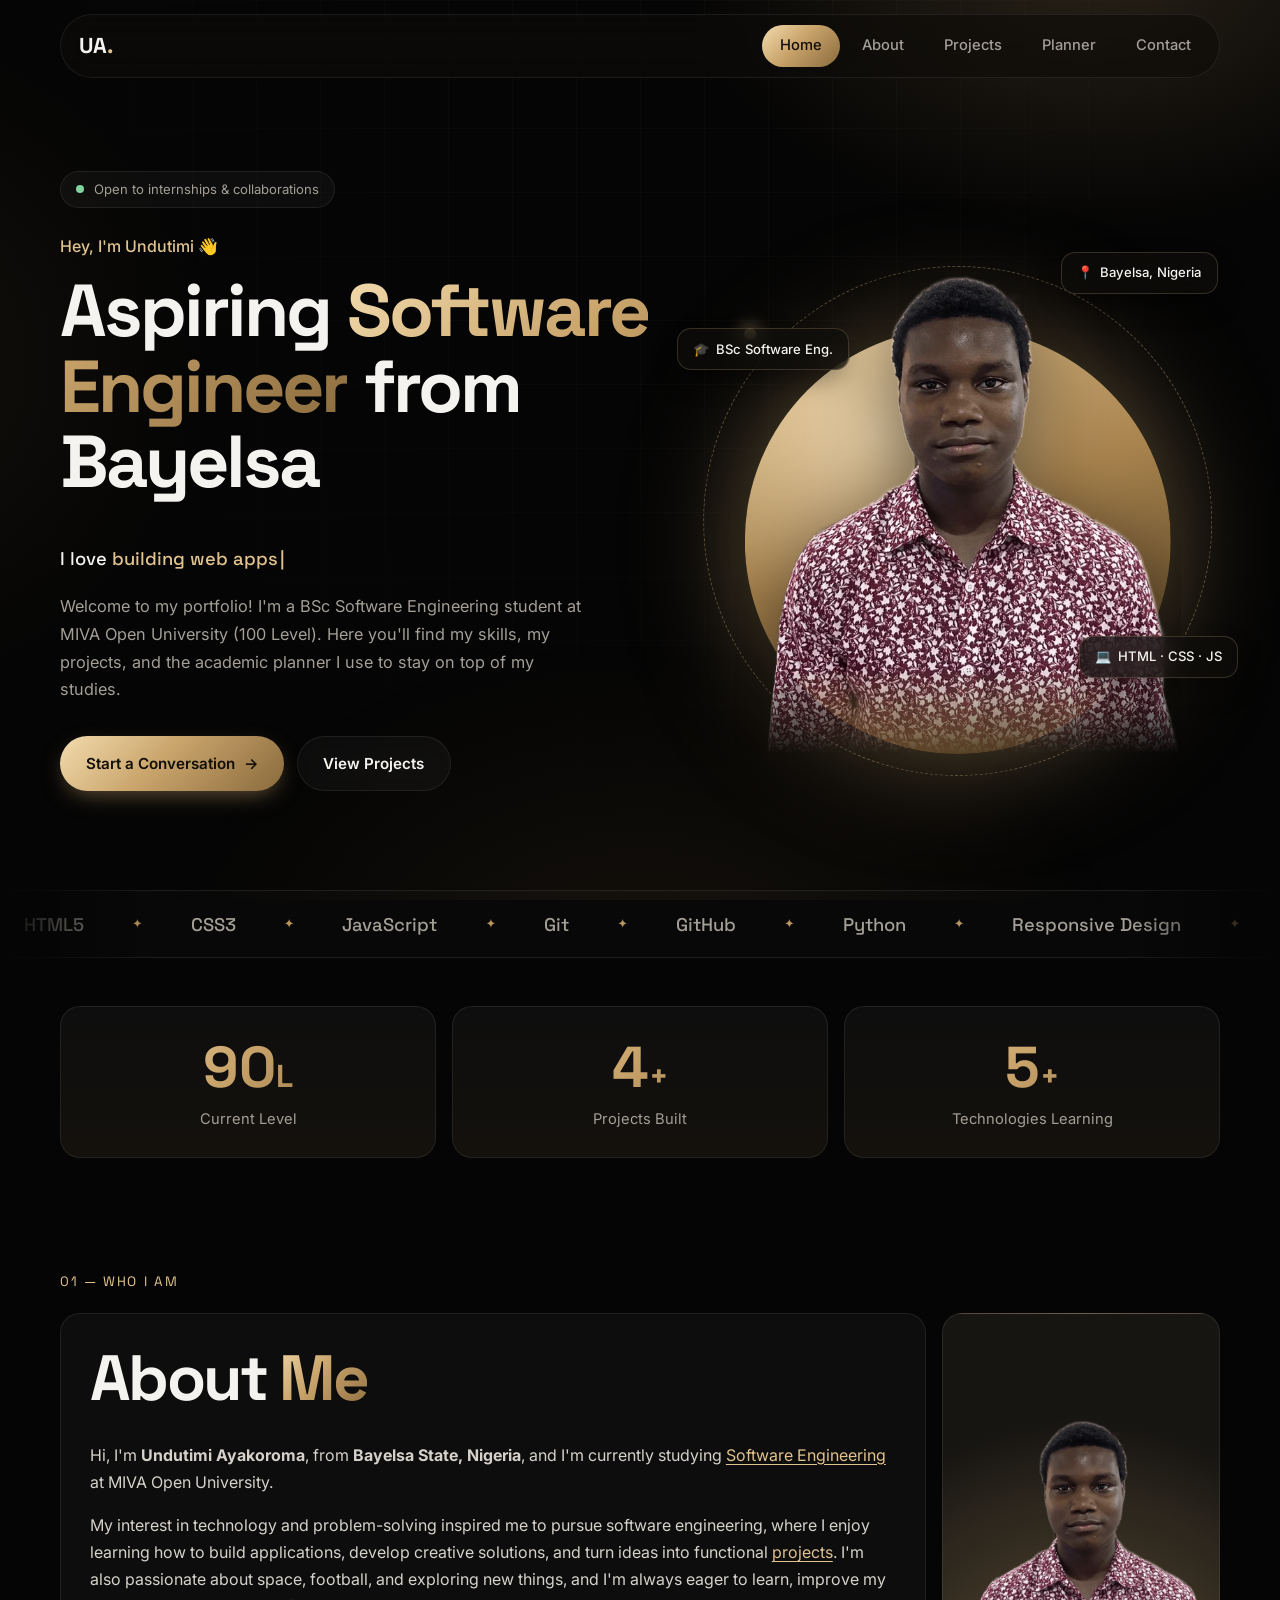
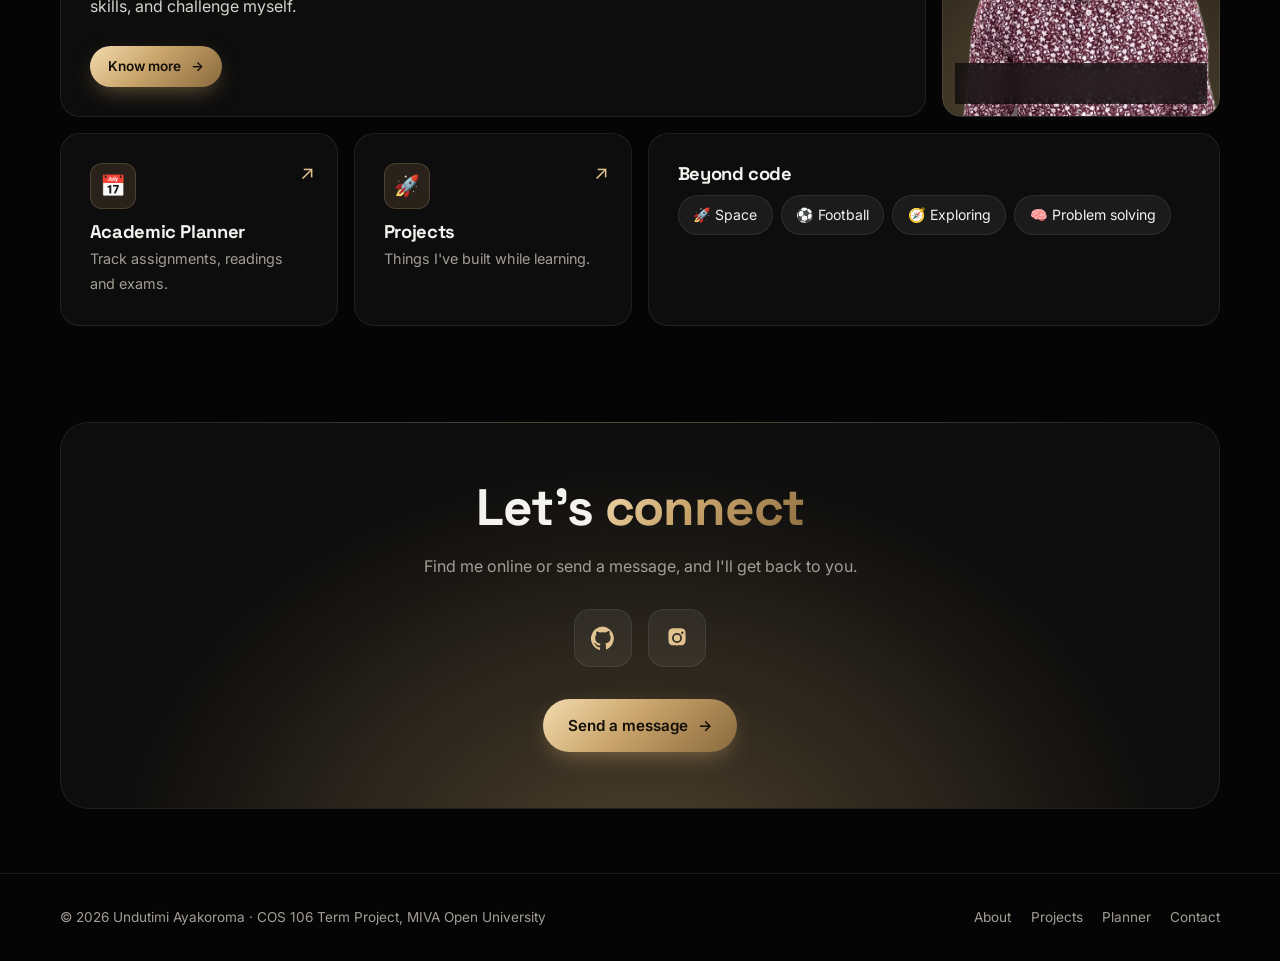
==== commit 734c40f9: "Remove LinkedIn link" ====
--- a/index.html
+++ b/index.html
@@ -147,9 +147,6 @@
         <a href="https://github.com/christiantimi93-dev" target="_blank" rel="noopener" aria-label="GitHub">
           <svg viewBox="0 0 24 24" aria-hidden="true"><path d="M12 .5a12 12 0 0 0-3.8 23.4c.6.1.8-.3.8-.6v-2.1c-3.3.7-4-1.6-4-1.6-.6-1.4-1.4-1.8-1.4-1.8-1-.7.1-.7.1-.7 1.2.1 1.8 1.2 1.8 1.2 1 1.8 2.8 1.3 3.5 1 .1-.8.4-1.3.7-1.6-2.7-.3-5.5-1.3-5.5-5.9 0-1.3.5-2.4 1.2-3.2-.1-.3-.5-1.5.1-3.2 0 0 1-.3 3.3 1.2a11.5 11.5 0 0 1 6 0C17.3 4.7 18.3 5 18.3 5c.7 1.7.2 2.9.1 3.2.8.8 1.2 1.9 1.2 3.2 0 4.6-2.8 5.6-5.5 5.9.4.4.8 1.1.8 2.2v3.3c0 .3.2.7.8.6A12 12 0 0 0 12 .5Z"/></svg>
         </a>
-        <a href="https://www.linkedin.com/" target="_blank" rel="noopener" aria-label="LinkedIn">
-          <svg viewBox="0 0 24 24" aria-hidden="true"><path d="M4.98 3.5a2.5 2.5 0 1 1 0 5 2.5 2.5 0 0 1 0-5ZM3 9h4v12H3V9Zm7 0h3.8v1.7h.1c.5-1 1.8-2 3.8-2 4 0 4.8 2.6 4.8 6V21h-4v-5.6c0-1.3 0-3-1.9-3s-2.2 1.5-2.2 2.9V21h-4V9Z"/></svg>
-        </a>
         <a href="https://www.instagram.com/" target="_blank" rel="noopener" aria-label="Instagram">
           <svg viewBox="0 0 24 24" aria-hidden="true"><path d="M12 7a5 5 0 1 0 0 10 5 5 0 0 0 0-10Zm0 8.2a3.2 3.2 0 1 1 0-6.4 3.2 3.2 0 0 1 0 6.4ZM17.3 5.5a1.2 1.2 0 1 0 0 2.4 1.2 1.2 0 0 0 0-2.4ZM12 2.2c2.7 0 3 0 4 .1 1 0 1.6.2 2 .4.5.2.9.4 1.3.8.4.4.6.8.8 1.3.2.4.3 1 .4 2 0 1 .1 1.3.1 4s0 3-.1 4c0 1-.2 1.6-.4 2-.2.5-.4.9-.8 1.3-.4.4-.8.6-1.3.8-.4.2-1 .3-2 .4-1 0-1.3.1-4 .1s-3 0-4-.1c-1 0-1.6-.2-2-.4-.5-.2-.9-.4-1.3-.8-.4-.4-.6-.8-.8-1.3-.2-.4-.3-1-.4-2 0-1-.1-1.3-.1-4s0-3 .1-4c0-1 .2-1.6.4-2 .2-.5.4-.9.8-1.3.4-.4.8-.6 1.3-.8.4-.2 1-.3 2-.4 1 0 1.3-.1 4-.1Z"/></svg>
         </a>
